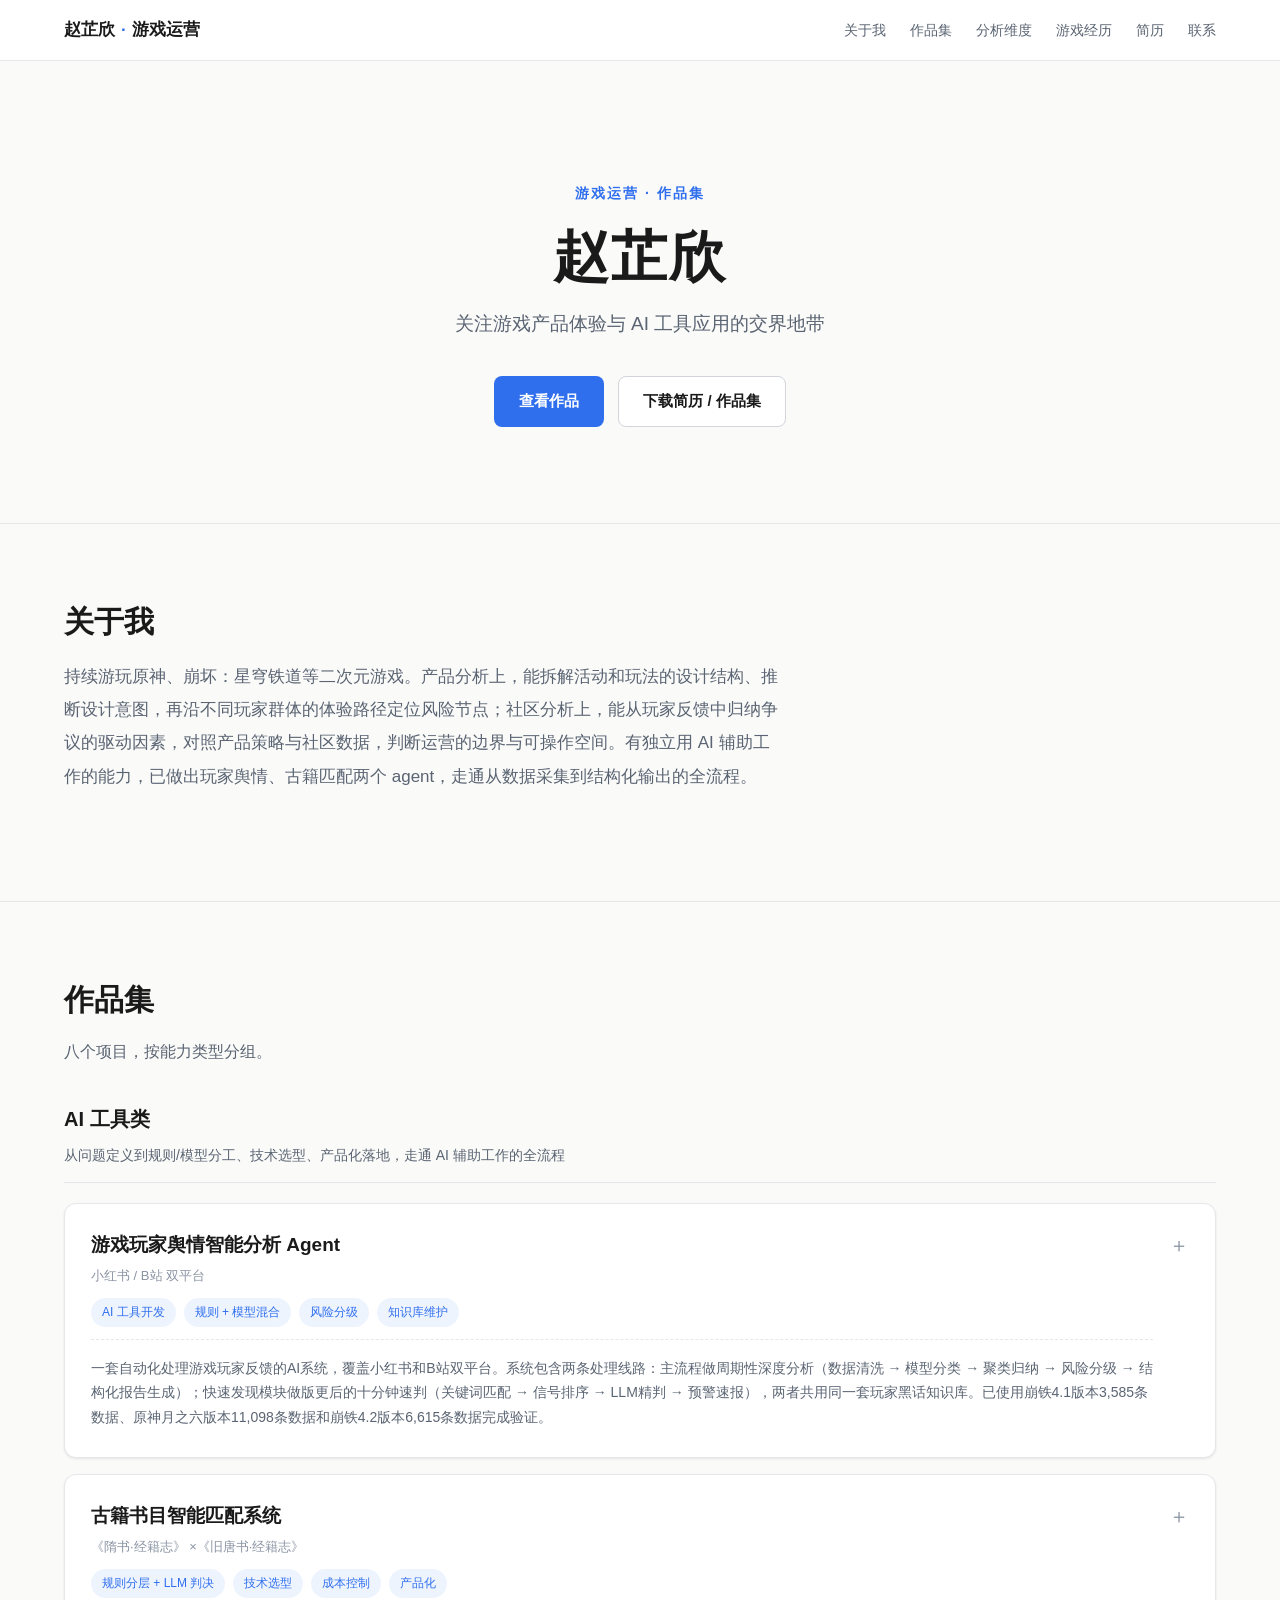
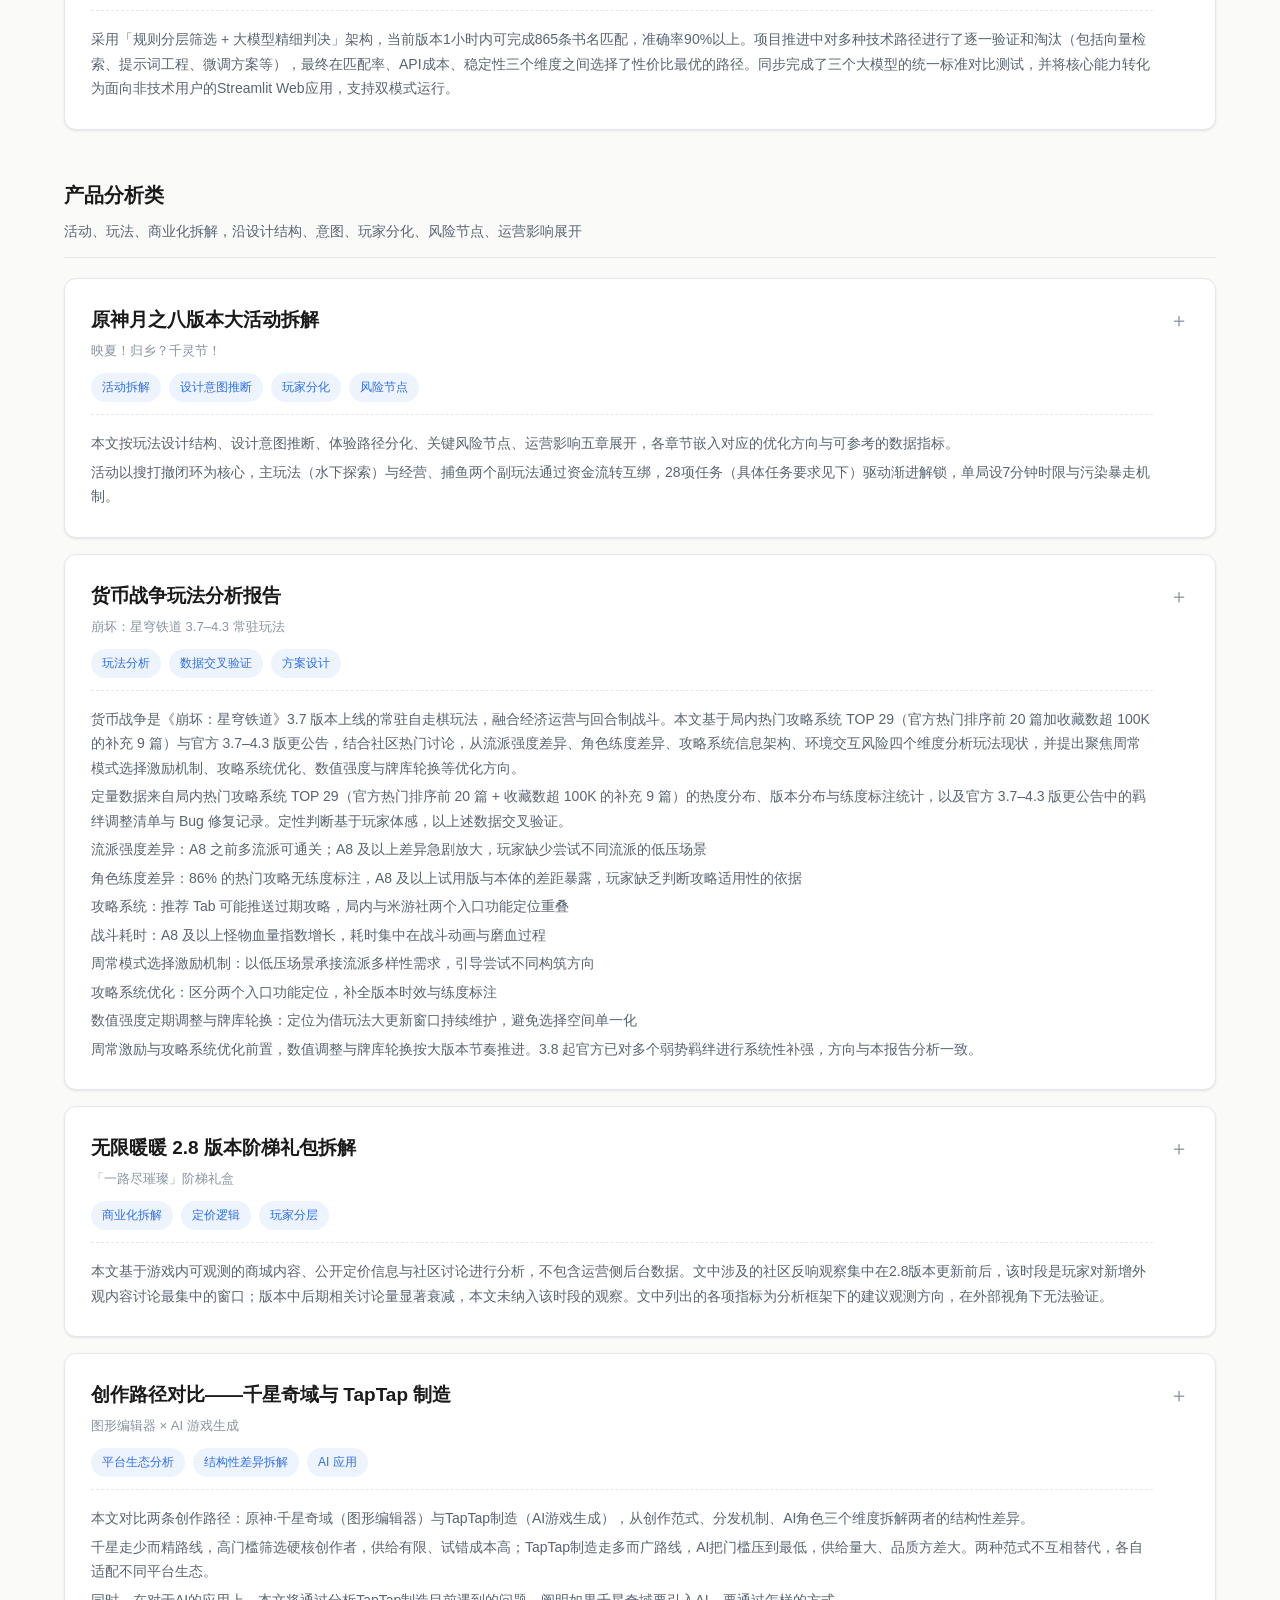
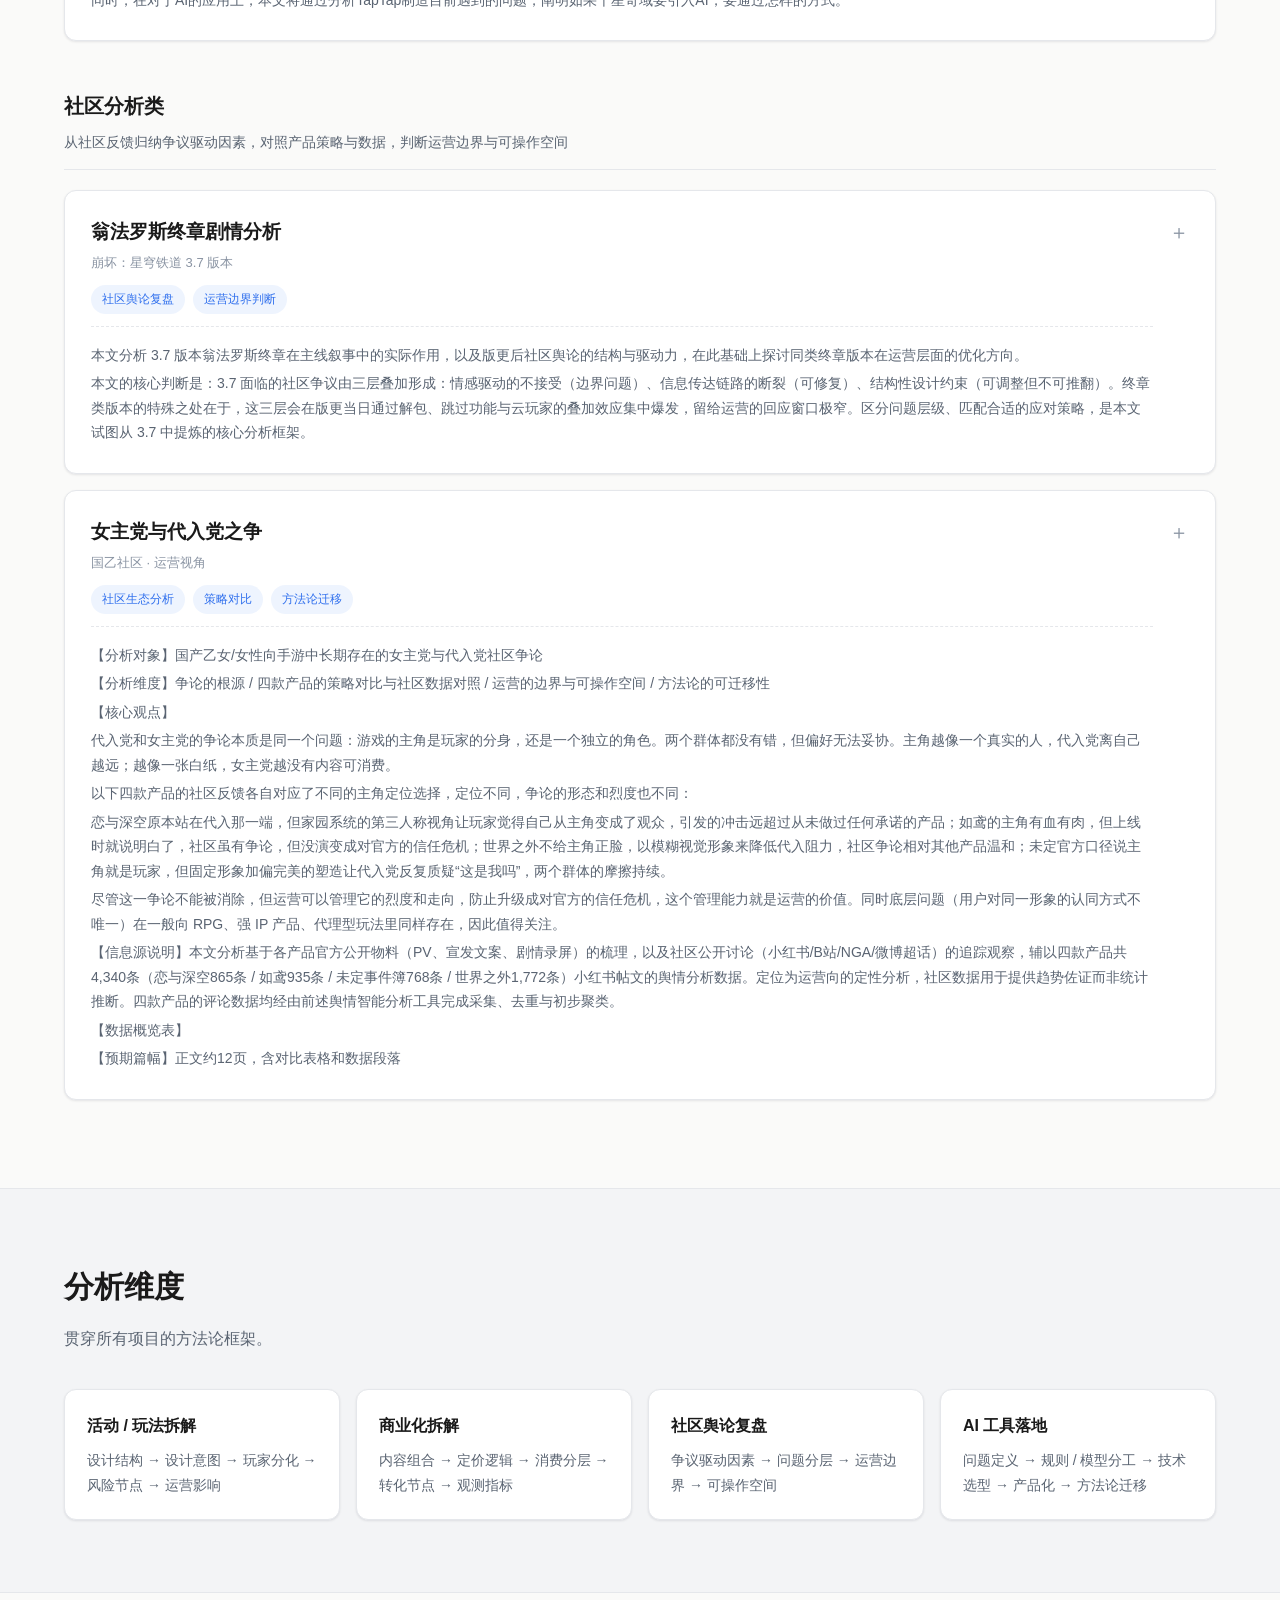
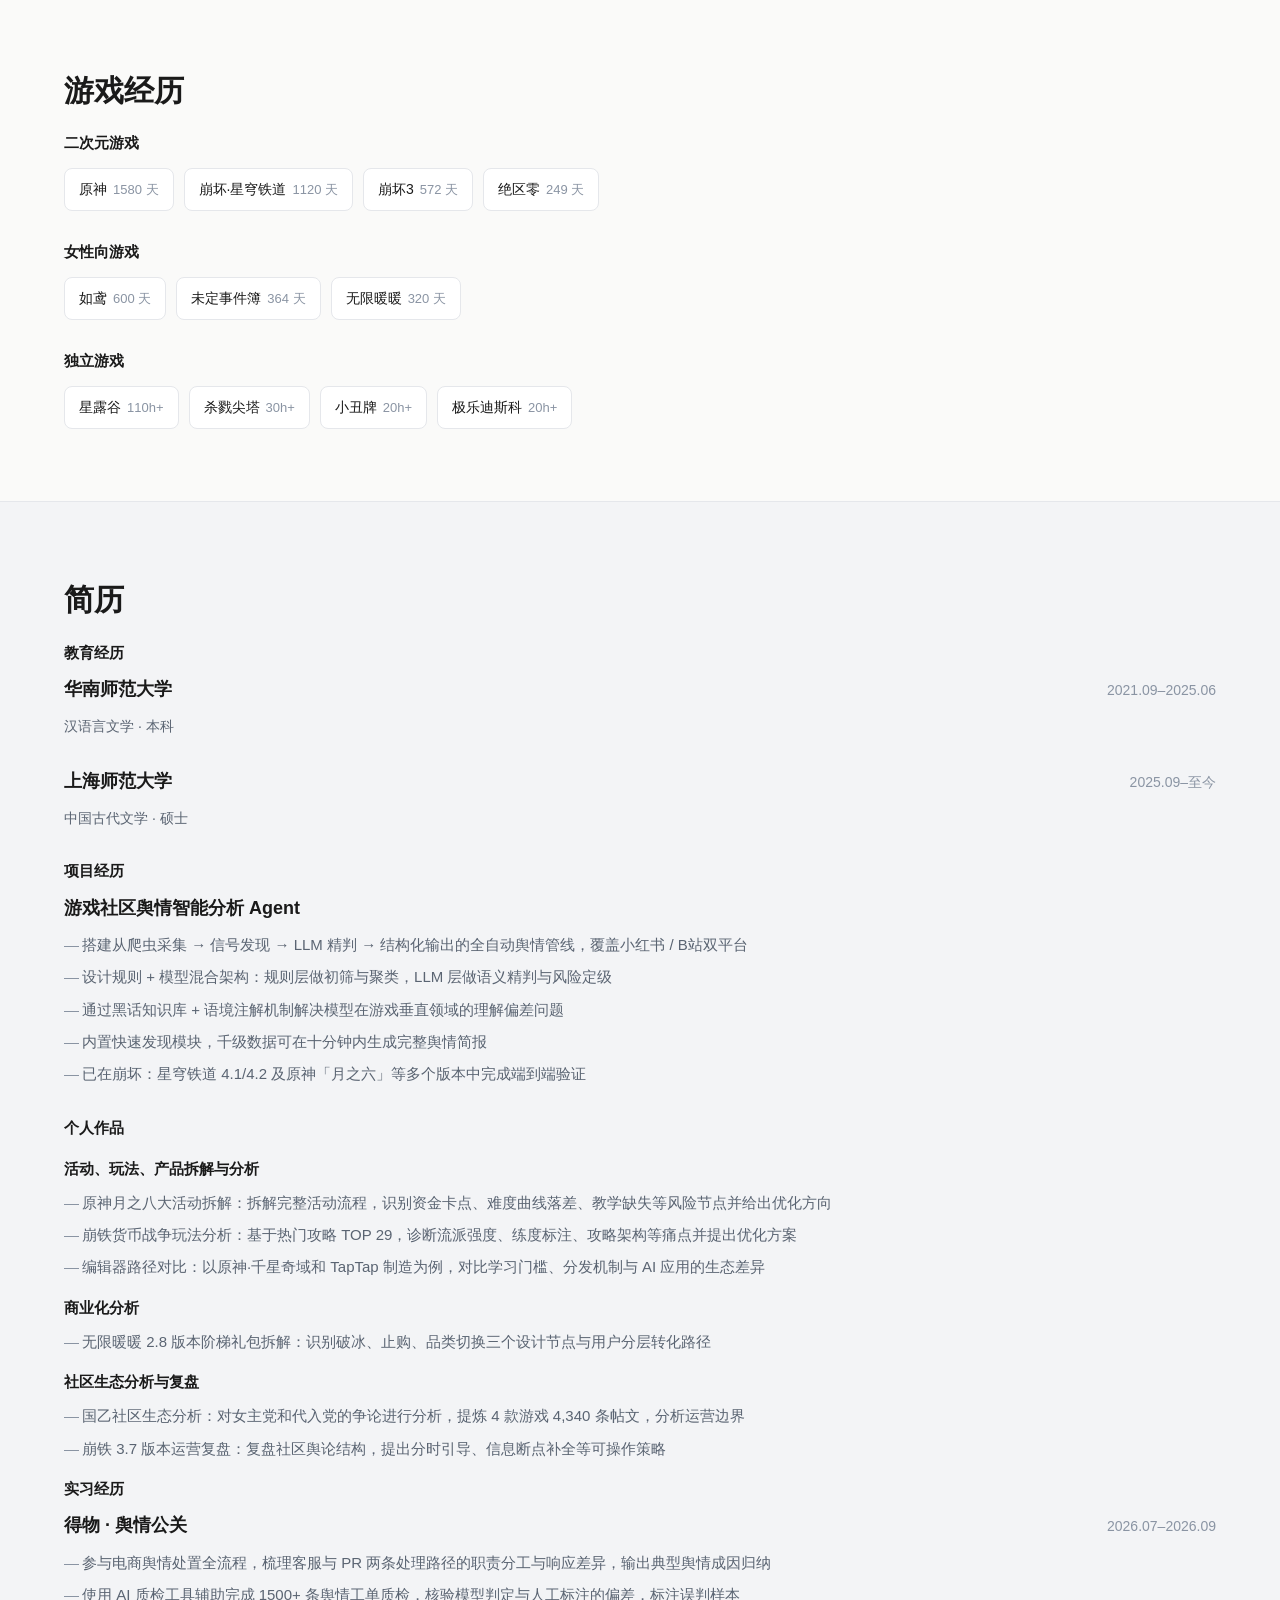
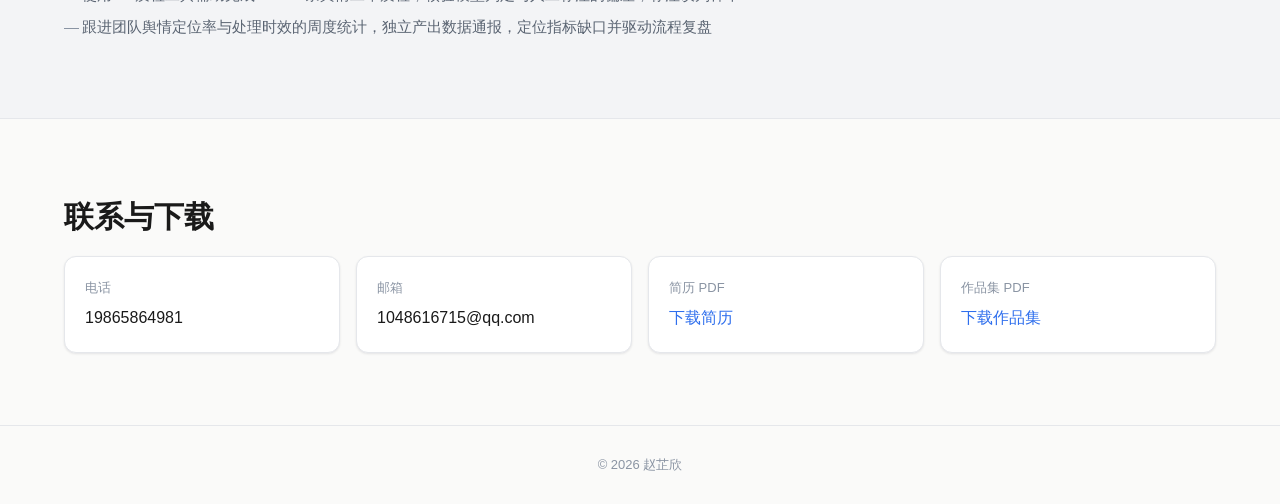
==== index.html @ b1af0c96 "作品集卡片改版：展开显示原文(含16张图与表格)，收起显示文档速览，PC端适配" ====
<!DOCTYPE html>
<html lang="zh-CN">
<head>
  <meta charset="UTF-8">
  <meta name="viewport" content="width=device-width, initial-scale=1.0">
  <title>赵芷欣 · 游戏运营作品集</title>
  <meta name="description" content="赵芷欣的游戏运营作品集：舆情分析 Agent、活动与玩法拆解、商业化分析、社区生态复盘。">
  <link rel="stylesheet" href="style.css">
</head>
<body>

  <!-- 顶部导航 -->
  <header class="nav" id="top">
    <div class="nav-inner">
      <a class="nav-brand" href="#top">赵芷欣<span class="nav-brand-dot">·</span>游戏运营</a>
      <nav class="nav-links">
        <a href="#about">关于我</a>
        <a href="#portfolio">作品集</a>
        <a href="#framework">分析维度</a>
        <a href="#games">游戏经历</a>
        <a href="#resume">简历</a>
        <a href="#contact">联系</a>
      </nav>
    </div>
  </header>

  <!-- 1. Hero 首屏 -->
  <section class="hero" id="hero">
    <div class="container hero-inner">
      <p class="hero-eyebrow">游戏运营 · 作品集</p>
      <h1 class="hero-name" id="hero-name">赵芷欣</h1>
      <p class="hero-tagline" id="hero-tagline"></p>
      <div class="hero-actions">
        <a class="btn btn-primary" href="#portfolio">查看作品</a>
        <a class="btn btn-ghost" href="#contact">下载简历 / 作品集</a>
      </div>
    </div>
  </section>

  <!-- 2. 关于我 -->
  <section class="section" id="about">
    <div class="container">
      <h2 class="section-title">关于我</h2>
      <p class="section-lead" id="about-positioning"></p>
    </div>
  </section>

  <!-- 3. 作品集 -->
  <section class="section" id="portfolio">
    <div class="container">
      <h2 class="section-title">作品集</h2>
      <p class="section-lead">八个项目，按能力类型分组。</p>
      <div id="project-groups"></div>
    </div>
  </section>

  <!-- 4. 分析维度 -->
  <section class="section section-alt" id="framework">
    <div class="container">
      <h2 class="section-title">分析维度</h2>
      <p class="section-lead">贯穿所有项目的方法论框架。</p>
      <div class="framework-grid" id="framework-grid"></div>
    </div>
  </section>

  <!-- 5. 游戏经历 -->
  <section class="section" id="games">
    <div class="container">
      <h2 class="section-title">游戏经历</h2>
      <div id="game-groups"></div>
    </div>
  </section>

  <!-- 6. 简历 -->
  <section class="section section-alt" id="resume">
    <div class="container">
      <h2 class="section-title">简历</h2>
      <div id="resume-content"></div>
    </div>
  </section>

  <!-- 7. 联系与下载 -->
  <section class="section" id="contact">
    <div class="container">
      <h2 class="section-title">联系与下载</h2>
      <div class="contact-grid" id="contact-content"></div>
    </div>
  </section>

  <footer class="footer">
    <div class="container">
      <p>© 2026 赵芷欣</p>
    </div>
  </footer>

  <script src="data.js"></script>
  <script src="content.js"></script>
  <script src="main.js"></script>
</body>
</html>
---- style.css ----
/* =========================================================================
 * 作品集样式（style.css）
 * 浅色专业风，强调色 #2F6FED，PC 端优先，移动端降级
 * ========================================================================= */

:root {
  --bg: #FAFAF9;
  --bg-alt: #F3F4F6;
  --card: #FFFFFF;
  --card-hover: #FAFBFC;
  --border: #E5E7EB;
  --border-strong: #D1D5DB;
  --text: #1A1A1A;
  --text-secondary: #5A6472;
  --text-faint: #8A94A3;
  --accent: #2F6FED;
  --accent-hover: #1D5BD0;
  --accent-soft: rgba(47, 111, 237, 0.08);
  --accent-dim: rgba(47, 111, 237, 0.45);
  --shadow: 0 1px 3px rgba(16, 24, 40, 0.06), 0 1px 2px rgba(16, 24, 40, 0.04);
  --shadow-lg: 0 8px 24px rgba(16, 24, 40, 0.10);
  --radius: 12px;
  --maxw: 1200px;
}

* {
  margin: 0;
  padding: 0;
  box-sizing: border-box;
}

html {
  scroll-behavior: smooth;
}

body {
  background: var(--bg);
  color: var(--text);
  font-family: -apple-system, BlinkMacSystemFont, "Segoe UI", "PingFang SC",
    "Hiragino Sans GB", "Microsoft YaHei", sans-serif;
  line-height: 1.75;
  font-size: 16px;
  -webkit-font-smoothing: antialiased;
}

a {
  color: var(--accent);
  text-decoration: none;
}

.container {
  max-width: var(--maxw);
  margin: 0 auto;
  padding: 0 24px;
}

/* ---------- 顶部导航 ---------- */
.nav {
  position: sticky;
  top: 0;
  z-index: 50;
  background: rgba(255, 255, 255, 0.9);
  backdrop-filter: blur(10px);
  border-bottom: 1px solid var(--border);
}

.nav-inner {
  max-width: var(--maxw);
  margin: 0 auto;
  padding: 0 24px;
  height: 60px;
  display: flex;
  align-items: center;
  justify-content: space-between;
}

.nav-brand {
  font-weight: 700;
  font-size: 17px;
  color: var(--text);
}

.nav-brand-dot {
  color: var(--accent);
  margin: 0 6px;
}

.nav-links {
  display: flex;
  gap: 24px;
}

.nav-links a {
  color: var(--text-secondary);
  font-size: 14px;
  transition: color 0.15s;
}

.nav-links a:hover {
  color: var(--accent);
}

/* ---------- Hero ---------- */
.hero {
  padding: 120px 0 96px;
  text-align: center;
}

.hero-eyebrow {
  color: var(--accent);
  font-size: 14px;
  font-weight: 600;
  letter-spacing: 2px;
  margin-bottom: 20px;
}

.hero-name {
  font-size: 56px;
  font-weight: 800;
  letter-spacing: 2px;
  line-height: 1.1;
  margin-bottom: 20px;
  color: var(--text);
}

.hero-tagline {
  color: var(--text-secondary);
  font-size: 19px;
  max-width: 620px;
  margin: 0 auto 36px;
}

.hero-actions {
  display: flex;
  gap: 14px;
  justify-content: center;
  flex-wrap: wrap;
}

/* ---------- 按钮 ---------- */
.btn {
  display: inline-block;
  padding: 11px 24px;
  border-radius: 8px;
  font-size: 15px;
  font-weight: 600;
  border: 1px solid transparent;
  cursor: pointer;
  transition: all 0.15s;
}

.btn-primary {
  background: var(--accent);
  color: #FFFFFF;
}

.btn-primary:hover {
  background: var(--accent-hover);
}

.btn-ghost {
  border-color: var(--border-strong);
  color: var(--text);
  background: var(--card);
}

.btn-ghost:hover {
  border-color: var(--accent);
  color: var(--accent);
}

/* ---------- 通用 section ---------- */
.section {
  padding: 72px 0;
  border-top: 1px solid var(--border);
}

.section-alt {
  background: var(--bg-alt);
}

.section-title {
  font-size: 30px;
  font-weight: 700;
  margin-bottom: 12px;
  color: var(--text);
}

.section-lead {
  color: var(--text-secondary);
  max-width: 720px;
  margin-bottom: 36px;
}

/* ---------- 关于我 ---------- */
#about-positioning {
  font-size: 17px;
  line-height: 1.95;
  color: var(--text-secondary);
}

/* ---------- 作品集分组 ---------- */
.project-group {
  margin-bottom: 48px;
}

.project-group:last-child {
  margin-bottom: 0;
}

.group-head {
  margin-bottom: 20px;
  padding-bottom: 14px;
  border-bottom: 1px solid var(--border);
}

.group-label {
  font-size: 20px;
  font-weight: 700;
  color: var(--text);
  margin-bottom: 6px;
}

.group-desc {
  color: var(--text-secondary);
  font-size: 14px;
}

/* ---------- 项目卡片 ---------- */
.project-card {
  background: var(--card);
  border: 1px solid var(--border);
  border-radius: var(--radius);
  padding: 24px 26px;
  margin-bottom: 16px;
  cursor: pointer;
  box-shadow: var(--shadow);
  transition: border-color 0.15s, box-shadow 0.15s, transform 0.15s;
}

.project-card:hover {
  border-color: var(--border-strong);
  box-shadow: var(--shadow-lg);
}

.project-card.open {
  border-color: var(--accent-dim);
}

.project-card-head {
  display: flex;
  align-items: flex-start;
  justify-content: space-between;
  gap: 16px;
}

.project-title {
  font-size: 19px;
  font-weight: 700;
  margin-bottom: 4px;
  color: var(--text);
}

.project-subtitle {
  color: var(--text-faint);
  font-size: 13px;
  margin-bottom: 10px;
}

.project-overview {
  color: var(--text-secondary);
  font-size: 14px;
  line-height: 1.75;
  margin-top: 12px;
  padding-top: 12px;
  border-top: 1px dashed var(--border);
}

.project-overview p {
  margin: 4px 0;
}

.project-card.open .project-overview {
  display: none;
}

.project-meta {
  display: flex;
  flex-wrap: wrap;
  gap: 8px;
  align-items: center;
}

.tag {
  display: inline-block;
  padding: 3px 10px;
  border-radius: 20px;
  font-size: 12px;
  background: var(--accent-soft);
  color: var(--accent);
  border: 1px solid transparent;
  font-weight: 500;
}

.key-data {
  display: inline-block;
  padding: 3px 10px;
  border-radius: 20px;
  font-size: 12px;
  color: var(--text-secondary);
  background: var(--bg-alt);
  border: 1px solid var(--border);
}

.project-toggle {
  flex-shrink: 0;
  color: var(--text-faint);
  font-size: 20px;
  transition: transform 0.2s;
}

.project-card.open .project-toggle {
  transform: rotate(45deg);
  color: var(--accent);
}

/* 展开详情 */
.project-detail {
  display: none;
  margin-top: 20px;
  padding-top: 20px;
  border-top: 1px solid var(--border);
  cursor: auto;
}

.project-card.open .project-detail {
  display: block;
}

.project-article {
  color: var(--text-secondary);
  font-size: 15px;
  line-height: 1.85;
  max-width: 820px;
}

.project-article h3 {
  font-size: 18px;
  font-weight: 700;
  color: var(--text);
  margin: 26px 0 12px;
}

.project-article h3:first-child {
  margin-top: 0;
}

.project-article h4 {
  font-size: 16px;
  font-weight: 700;
  color: var(--text);
  margin: 20px 0 10px;
}

.project-article p {
  margin: 10px 0;
}

.project-article ul,
.project-article ol {
  margin: 10px 0;
  padding-left: 24px;
}

.project-article li {
  margin: 6px 0;
}

.project-article ul {
  list-style: disc;
}

.project-article ol {
  list-style: decimal;
}

.md-table {
  width: 100%;
  border-collapse: collapse;
  margin: 16px 0;
  font-size: 14px;
}

.md-table th,
.md-table td {
  border: 1px solid var(--border);
  padding: 8px 12px;
  text-align: left;
  vertical-align: top;
}

.md-table th {
  background: var(--bg-alt);
  font-weight: 600;
  color: var(--text);
}

.md-table td {
  color: var(--text-secondary);
}

.md-img {
  display: block;
  max-width: 100%;
  height: auto;
  margin: 16px auto;
  border: 1px solid var(--border);
  border-radius: 8px;
}

/* ---------- 分析维度 ---------- */
.framework-grid {
  display: grid;
  grid-template-columns: repeat(auto-fit, minmax(230px, 1fr));
  gap: 16px;
}

.framework-card {
  background: var(--card);
  border: 1px solid var(--border);
  border-radius: var(--radius);
  padding: 22px;
  box-shadow: var(--shadow);
}

.framework-title {
  font-size: 16px;
  font-weight: 700;
  margin-bottom: 8px;
  color: var(--text);
}

.framework-desc {
  color: var(--text-secondary);
  font-size: 14px;
}

/* ---------- 游戏经历 ---------- */
.game-group {
  margin-bottom: 28px;
}

.game-group:last-child {
  margin-bottom: 0;
}

.game-category {
  font-size: 15px;
  font-weight: 700;
  color: var(--text);
  margin-bottom: 12px;
}

.game-list {
  display: flex;
  flex-wrap: wrap;
  gap: 10px;
}

.game-item {
  background: var(--card);
  border: 1px solid var(--border);
  border-radius: 8px;
  padding: 8px 14px;
  font-size: 14px;
  color: var(--text);
}

.game-item .detail {
  color: var(--text-faint);
  margin-left: 6px;
  font-size: 13px;
}

/* ---------- 简历 ---------- */
.resume-block {
  margin-bottom: 28px;
}

.resume-block:last-child {
  margin-bottom: 0;
}

.resume-head {
  display: flex;
  align-items: baseline;
  justify-content: space-between;
  gap: 12px;
  flex-wrap: wrap;
  margin-bottom: 8px;
}

.resume-title {
  font-size: 18px;
  font-weight: 700;
  color: var(--text);
}

.resume-period {
  color: var(--text-faint);
  font-size: 14px;
}

.resume-sub {
  color: var(--text-secondary);
  font-size: 14px;
  margin-bottom: 6px;
}

.resume-list {
  list-style: none;
}

.resume-list li {
  position: relative;
  padding-left: 18px;
  margin-bottom: 6px;
  color: var(--text-secondary);
  font-size: 15px;
}

.resume-list li::before {
  content: "—";
  position: absolute;
  left: 0;
  color: var(--text-faint);
}

.resume-cat {
  font-weight: 700;
  color: var(--text);
  font-size: 15px;
  margin: 14px 0 8px;
}

/* ---------- 联系 ---------- */
.contact-grid {
  display: grid;
  grid-template-columns: repeat(auto-fit, minmax(220px, 1fr));
  gap: 16px;
}

.contact-item {
  background: var(--card);
  border: 1px solid var(--border);
  border-radius: var(--radius);
  padding: 20px;
  box-shadow: var(--shadow);
}

.contact-item .label {
  font-size: 13px;
  color: var(--text-faint);
  margin-bottom: 4px;
}

.contact-item .value {
  font-size: 16px;
  word-break: break-all;
  color: var(--text);
}

/* ---------- footer ---------- */
.footer {
  padding: 28px 0;
  border-top: 1px solid var(--border);
  text-align: center;
  color: var(--text-faint);
  font-size: 13px;
}

/* ---------- 响应式 ---------- */
@media (max-width: 720px) {
  .hero {
    padding: 88px 0 72px;
  }

  .hero-name {
    font-size: 40px;
  }

  .hero-tagline {
    font-size: 17px;
  }

  .section {
    padding: 56px 0;
  }

  .section-title {
    font-size: 26px;
  }

  .nav-links {
    display: none;
  }

  .project-card {
    padding: 20px 18px;
  }

  .project-card-head {
    flex-direction: column;
  }

  .project-title {
    font-size: 17px;
  }
}
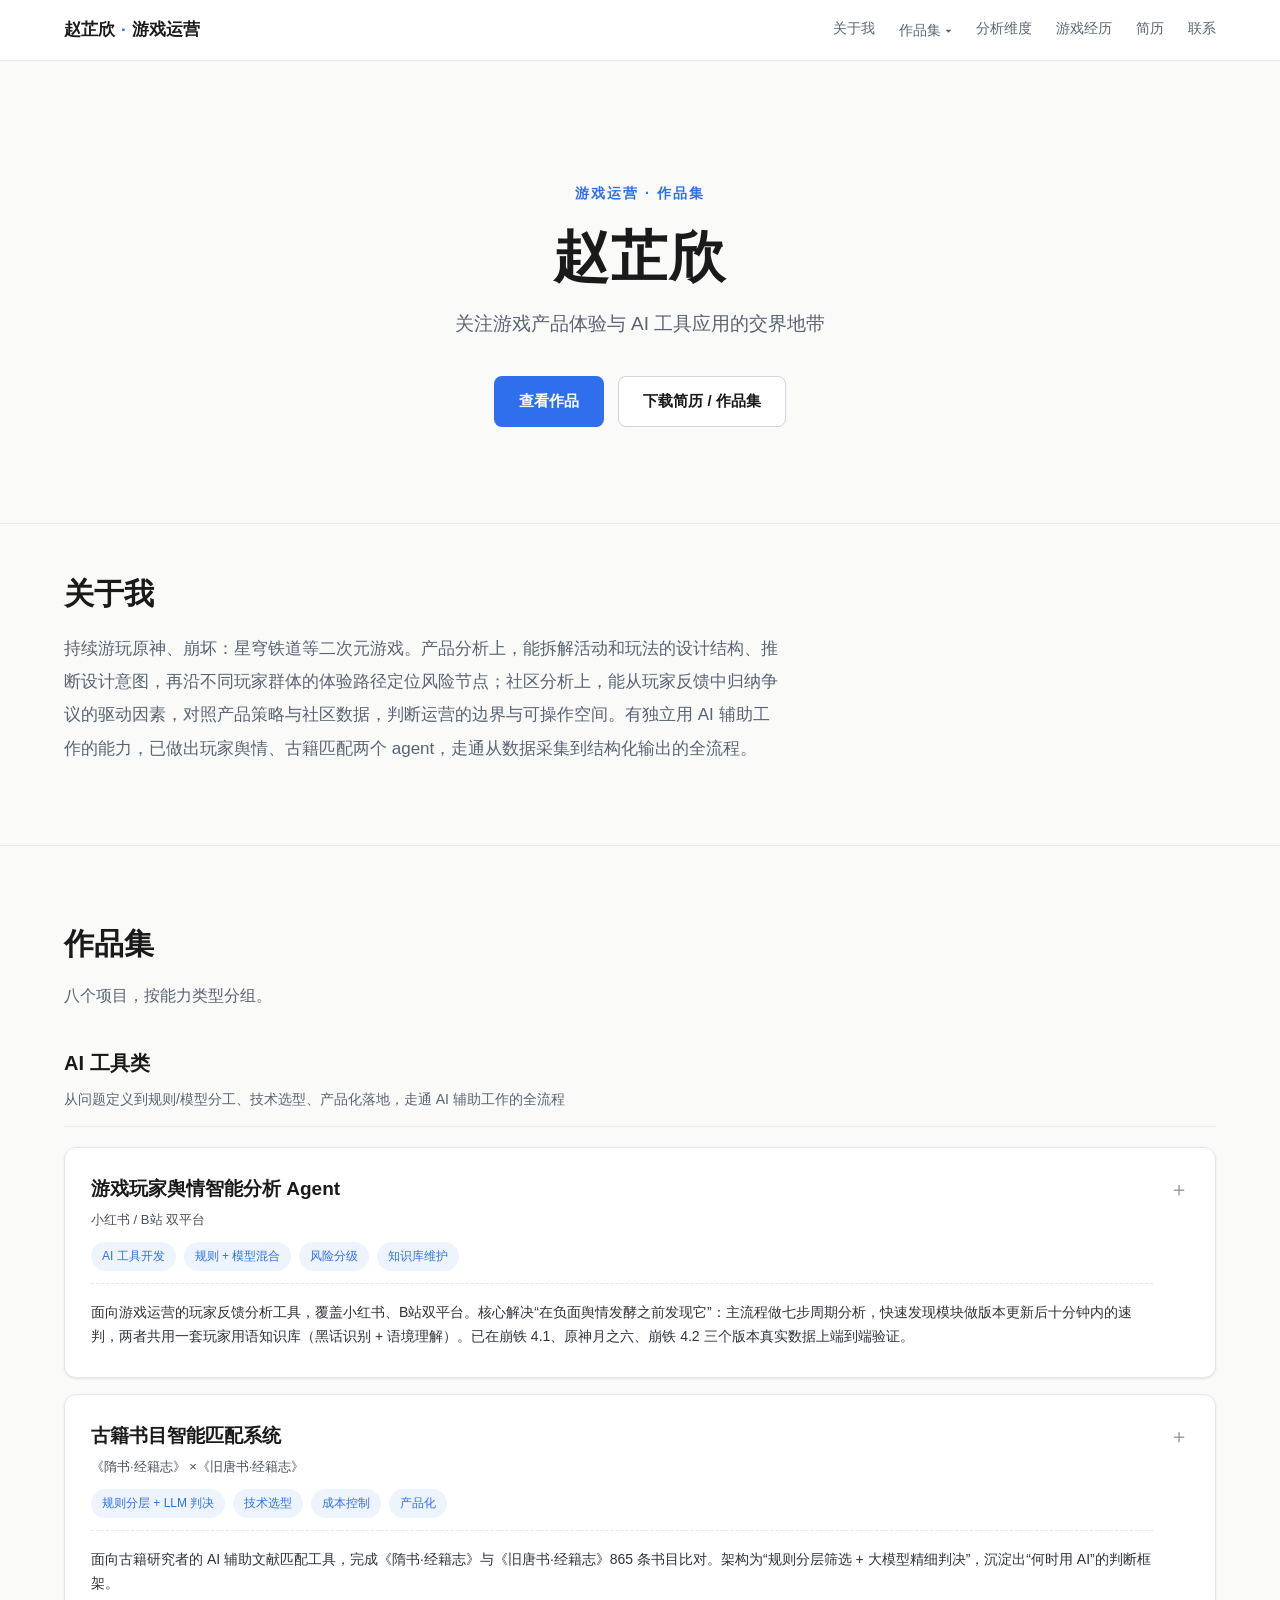
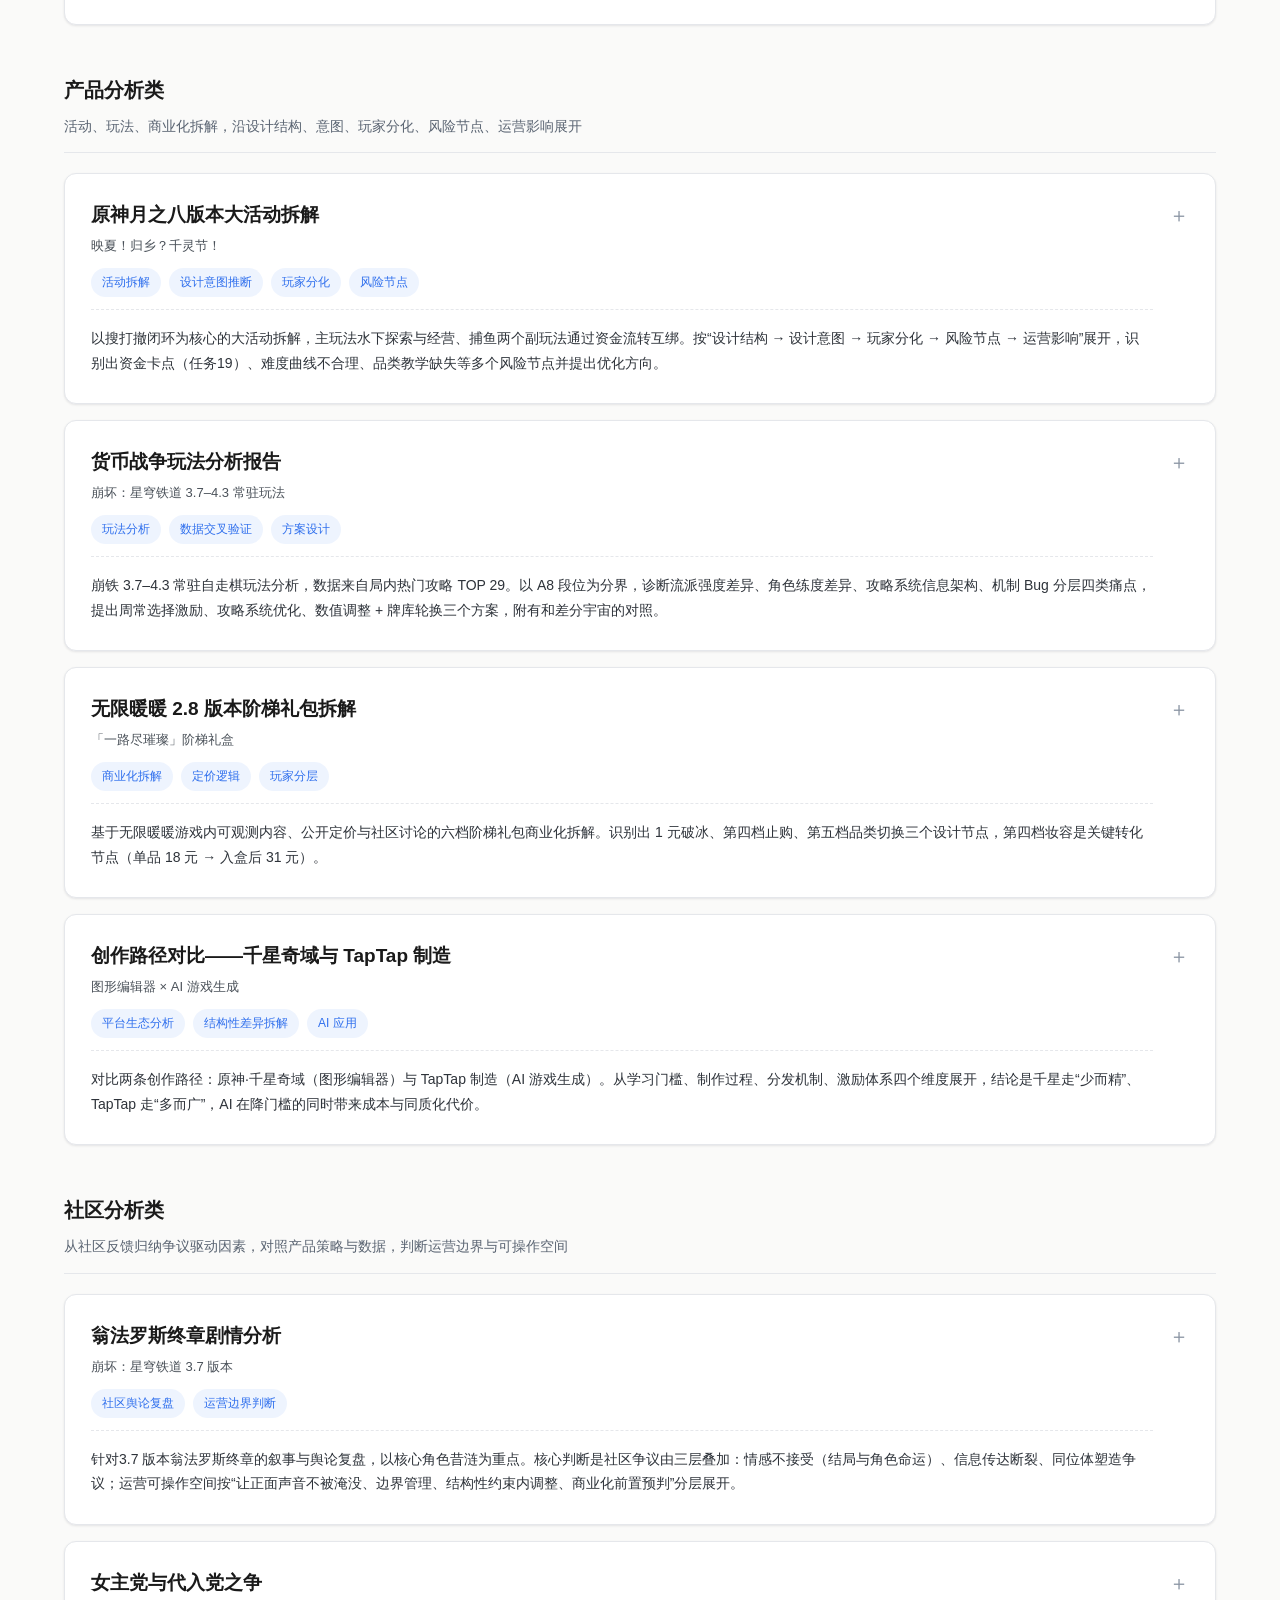
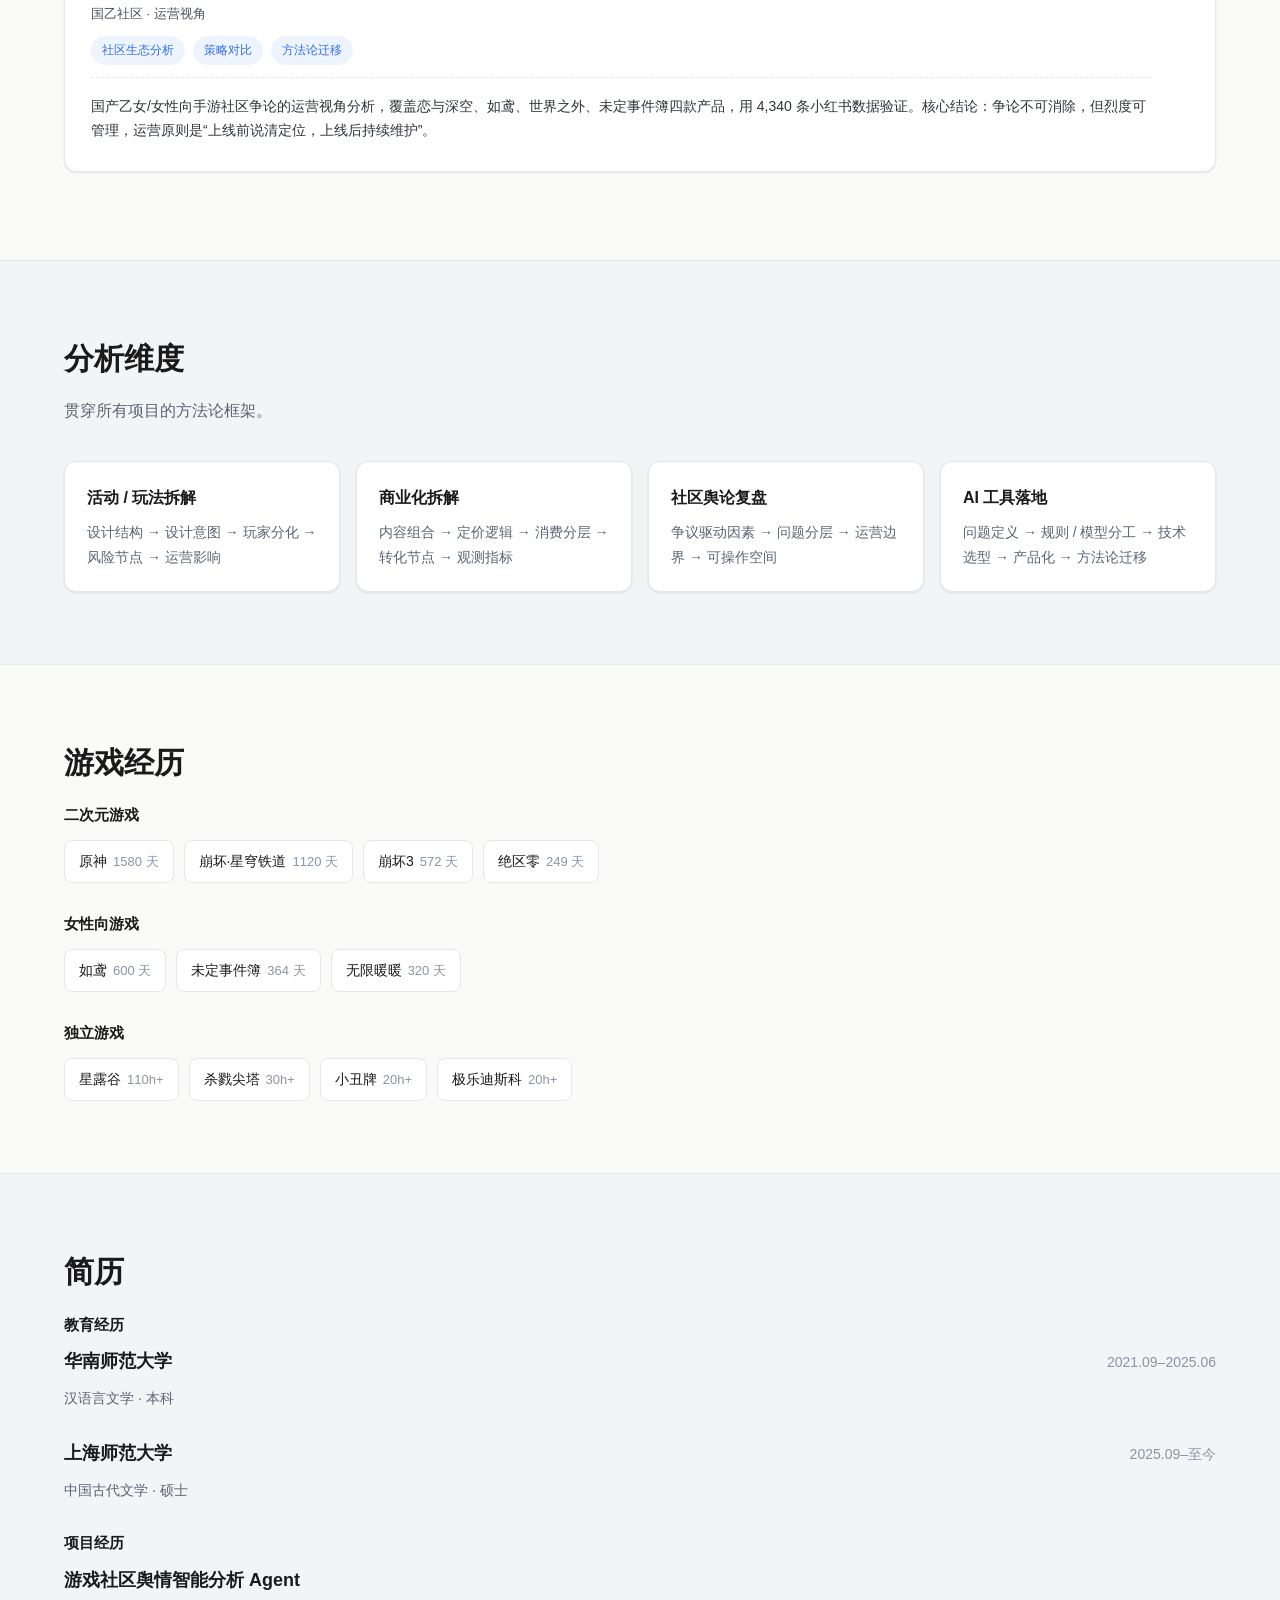
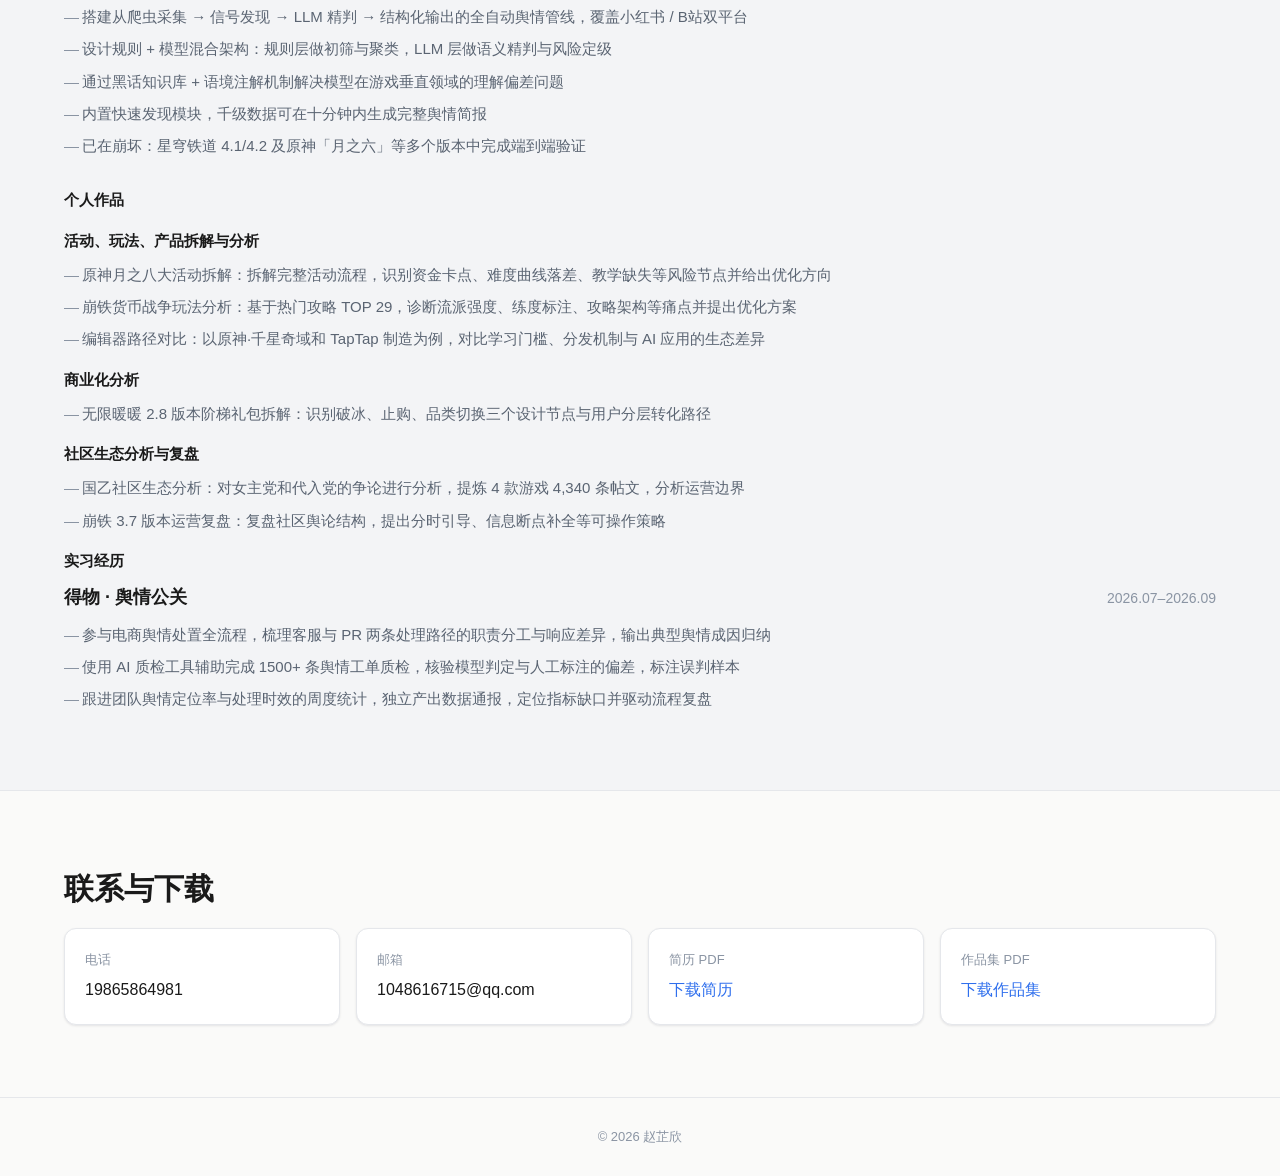
==== commit 73846296: "字体加深、关于我空白缩减、导航作品集下拉3组跳转" ====
--- a/index.html
+++ b/index.html
@@ -15,7 +15,14 @@
       <a class="nav-brand" href="#top">赵芷欣<span class="nav-brand-dot">·</span>游戏运营</a>
       <nav class="nav-links">
         <a href="#about">关于我</a>
-        <a href="#portfolio">作品集</a>
+        <div class="nav-dropdown">
+          <a href="#portfolio" class="nav-dropdown-toggle">作品集 ▾</a>
+          <div class="nav-dropdown-menu">
+            <a href="#group-ai">AI 工具类</a>
+            <a href="#group-product">产品分析类</a>
+            <a href="#group-community">社区分析类</a>
+          </div>
+        </div>
         <a href="#framework">分析维度</a>
         <a href="#games">游戏经历</a>
         <a href="#resume">简历</a>
--- a/style.css
+++ b/style.css
@@ -100,6 +100,42 @@
   color: var(--accent);
 }
 
+.nav-dropdown {
+  position: relative;
+}
+
+.nav-dropdown-menu {
+  display: none;
+  position: absolute;
+  top: 100%;
+  left: 0;
+  margin-top: 8px;
+  background: var(--card);
+  border: 1px solid var(--border);
+  border-radius: 8px;
+  box-shadow: var(--shadow-lg);
+  min-width: 140px;
+  padding: 6px 0;
+  z-index: 60;
+}
+
+.nav-dropdown:hover .nav-dropdown-menu {
+  display: block;
+}
+
+.nav-dropdown-menu a {
+  display: block;
+  padding: 8px 16px;
+  color: var(--text-secondary);
+  font-size: 14px;
+  white-space: nowrap;
+}
+
+.nav-dropdown-menu a:hover {
+  color: var(--accent);
+  background: var(--bg-alt);
+}
+
 /* ---------- Hero ---------- */
 .hero {
   padding: 120px 0 96px;
@@ -193,6 +229,10 @@
 }
 
 /* ---------- 关于我 ---------- */
+#about.section {
+  padding: 44px 0;
+}
+
 #about-positioning {
   font-size: 17px;
   line-height: 1.95;
@@ -202,6 +242,7 @@
 /* ---------- 作品集分组 ---------- */
 .project-group {
   margin-bottom: 48px;
+  scroll-margin-top: 80px;
 }
 
 .project-group:last-child {
@@ -262,13 +303,13 @@
 }
 
 .project-subtitle {
-  color: var(--text-faint);
+  color: #4A5159;
   font-size: 13px;
   margin-bottom: 10px;
 }
 
 .project-overview {
-  color: var(--text-secondary);
+  color: #2E333A;
   font-size: 14px;
   line-height: 1.75;
   margin-top: 12px;
@@ -338,7 +379,7 @@
 }
 
 .project-article {
-  color: var(--text-secondary);
+  color: #1F2328;
   font-size: 15px;
   line-height: 1.85;
   max-width: 820px;
@@ -406,7 +447,7 @@
 }
 
 .md-table td {
-  color: var(--text-secondary);
+  color: #2E333A;
 }
 
 .md-img {
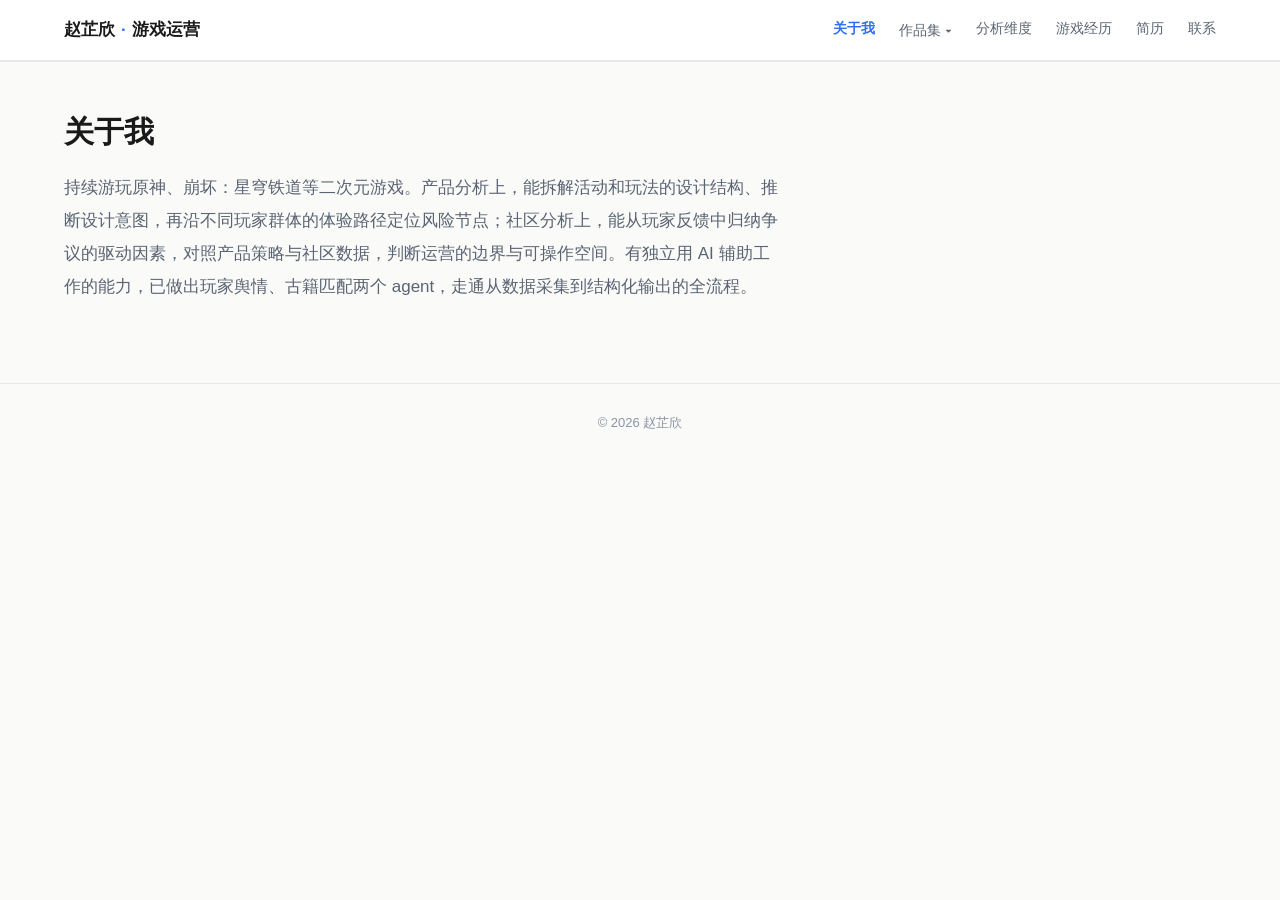
==== commit 6fdcaf80: "顶部六分区改为 tab 切换，去掉首屏" ====
--- a/index.html
+++ b/index.html
@@ -14,37 +14,24 @@
     <div class="nav-inner">
       <a class="nav-brand" href="#top">赵芷欣<span class="nav-brand-dot">·</span>游戏运营</a>
       <nav class="nav-links">
-        <a href="#about">关于我</a>
+        <a href="#about" class="tab-link">关于我</a>
         <div class="nav-dropdown">
-          <a href="#portfolio" class="nav-dropdown-toggle">作品集 ▾</a>
+          <a href="#portfolio" class="nav-dropdown-toggle tab-link">作品集 ▾</a>
           <div class="nav-dropdown-menu">
-            <a href="#group-ai">AI 工具类</a>
-            <a href="#group-product">产品分析类</a>
-            <a href="#group-community">社区分析类</a>
+            <a href="#group-ai" class="group-link">AI 工具类</a>
+            <a href="#group-product" class="group-link">产品分析类</a>
+            <a href="#group-community" class="group-link">社区分析类</a>
           </div>
         </div>
-        <a href="#framework">分析维度</a>
-        <a href="#games">游戏经历</a>
-        <a href="#resume">简历</a>
-        <a href="#contact">联系</a>
+        <a href="#framework" class="tab-link">分析维度</a>
+        <a href="#games" class="tab-link">游戏经历</a>
+        <a href="#resume" class="tab-link">简历</a>
+        <a href="#contact" class="tab-link">联系</a>
       </nav>
     </div>
   </header>
 
-  <!-- 1. Hero 首屏 -->
-  <section class="hero" id="hero">
-    <div class="container hero-inner">
-      <p class="hero-eyebrow">游戏运营 · 作品集</p>
-      <h1 class="hero-name" id="hero-name">赵芷欣</h1>
-      <p class="hero-tagline" id="hero-tagline"></p>
-      <div class="hero-actions">
-        <a class="btn btn-primary" href="#portfolio">查看作品</a>
-        <a class="btn btn-ghost" href="#contact">下载简历 / 作品集</a>
-      </div>
-    </div>
-  </section>
-
-  <!-- 2. 关于我 -->
+  <!-- 1. 关于我 -->
   <section class="section" id="about">
     <div class="container">
       <h2 class="section-title">关于我</h2>
--- a/style.css
+++ b/style.css
@@ -100,6 +100,11 @@
   color: var(--accent);
 }
 
+.nav-links a.tab-link.active {
+  color: var(--accent);
+  font-weight: 600;
+}
+
 .nav-dropdown {
   position: relative;
 }
@@ -134,43 +139,6 @@
 .nav-dropdown-menu a:hover {
   color: var(--accent);
   background: var(--bg-alt);
-}
-
-/* ---------- Hero ---------- */
-.hero {
-  padding: 120px 0 96px;
-  text-align: center;
-}
-
-.hero-eyebrow {
-  color: var(--accent);
-  font-size: 14px;
-  font-weight: 600;
-  letter-spacing: 2px;
-  margin-bottom: 20px;
-}
-
-.hero-name {
-  font-size: 56px;
-  font-weight: 800;
-  letter-spacing: 2px;
-  line-height: 1.1;
-  margin-bottom: 20px;
-  color: var(--text);
-}
-
-.hero-tagline {
-  color: var(--text-secondary);
-  font-size: 19px;
-  max-width: 620px;
-  margin: 0 auto 36px;
-}
-
-.hero-actions {
-  display: flex;
-  gap: 14px;
-  justify-content: center;
-  flex-wrap: wrap;
 }
 
 /* ---------- 按钮 ---------- */
@@ -207,8 +175,13 @@
 
 /* ---------- 通用 section ---------- */
 .section {
+  display: none;
   padding: 72px 0;
   border-top: 1px solid var(--border);
+}
+
+.section.active {
+  display: block;
 }
 
 .section-alt {
@@ -459,6 +432,24 @@
   border-radius: 8px;
 }
 
+.project-collapse {
+  display: block;
+  margin: 20px 0 0 auto;
+  padding: 8px 18px;
+  border: 1px solid var(--border-strong);
+  border-radius: 8px;
+  background: var(--card);
+  color: var(--text-secondary);
+  font-size: 14px;
+  cursor: pointer;
+  transition: all 0.15s;
+}
+
+.project-collapse:hover {
+  border-color: var(--accent);
+  color: var(--accent);
+}
+
 /* ---------- 分析维度 ---------- */
 .framework-grid {
   display: grid;
@@ -622,18 +613,6 @@
 
 /* ---------- 响应式 ---------- */
 @media (max-width: 720px) {
-  .hero {
-    padding: 88px 0 72px;
-  }
-
-  .hero-name {
-    font-size: 40px;
-  }
-
-  .hero-tagline {
-    font-size: 17px;
-  }
-
   .section {
     padding: 56px 0;
   }
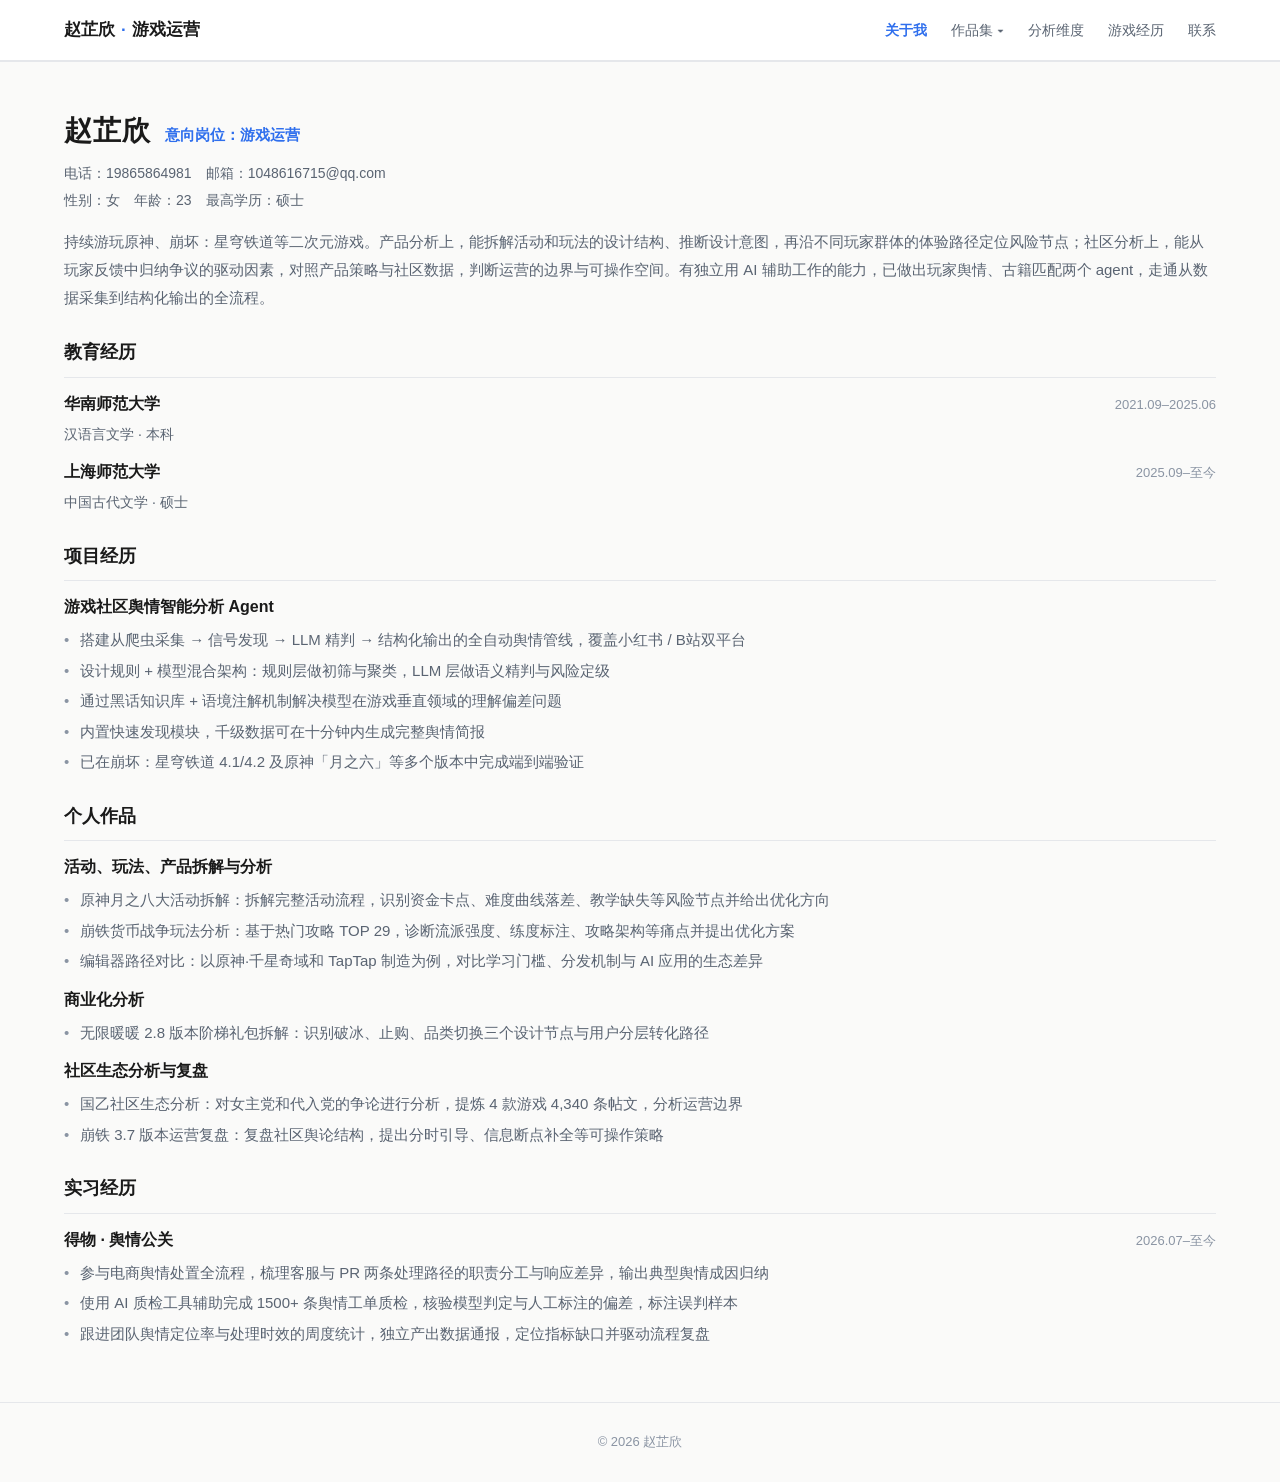
==== commit 28a11cf2: "合并简历进关于我按doc排版，修tab对齐" ====
--- a/index.html
+++ b/index.html
@@ -25,17 +25,15 @@
         </div>
         <a href="#framework" class="tab-link">分析维度</a>
         <a href="#games" class="tab-link">游戏经历</a>
-        <a href="#resume" class="tab-link">简历</a>
         <a href="#contact" class="tab-link">联系</a>
       </nav>
     </div>
   </header>
 
-  <!-- 1. 关于我 -->
+  <!-- 1. 关于我（含简历） -->
   <section class="section" id="about">
     <div class="container">
-      <h2 class="section-title">关于我</h2>
-      <p class="section-lead" id="about-positioning"></p>
+      <div id="about-content"></div>
     </div>
   </section>
 
@@ -65,15 +63,7 @@
     </div>
   </section>
 
-  <!-- 6. 简历 -->
-  <section class="section section-alt" id="resume">
-    <div class="container">
-      <h2 class="section-title">简历</h2>
-      <div id="resume-content"></div>
-    </div>
-  </section>
-
-  <!-- 7. 联系与下载 -->
+  <!-- 6. 联系与下载 -->
   <section class="section" id="contact">
     <div class="container">
       <h2 class="section-title">联系与下载</h2>
--- a/style.css
+++ b/style.css
@@ -87,6 +87,7 @@
 
 .nav-links {
   display: flex;
+  align-items: center;
   gap: 24px;
 }
 
@@ -514,65 +515,97 @@
   font-size: 13px;
 }
 
-/* ---------- 简历 ---------- */
-.resume-block {
-  margin-bottom: 28px;
-}
-
-.resume-block:last-child {
-  margin-bottom: 0;
-}
-
-.resume-head {
+/* ---------- 关于我 / 简历 ---------- */
+.resume-header {
+  margin-bottom: 8px;
+}
+
+.resume-name {
+  font-size: 28px;
+  font-weight: 800;
+  color: var(--text);
+  letter-spacing: 1px;
+  margin-bottom: 6px;
+}
+
+.resume-role {
+  font-size: 15px;
+  font-weight: 600;
+  color: var(--accent);
+  margin-left: 14px;
+  letter-spacing: 0;
+}
+
+.resume-line {
+  color: var(--text-secondary);
+  font-size: 14px;
+  margin: 2px 0;
+}
+
+.resume-positioning {
+  color: var(--text-secondary);
+  font-size: 15px;
+  line-height: 1.85;
+  margin: 16px 0 6px;
+}
+
+.resume-section-title {
+  font-size: 18px;
+  font-weight: 700;
+  color: var(--text);
+  margin: 26px 0 12px;
+  padding-bottom: 8px;
+  border-bottom: 1px solid var(--border);
+}
+
+.resume-item {
+  margin-bottom: 12px;
+}
+
+.resume-item-head {
   display: flex;
   align-items: baseline;
   justify-content: space-between;
   gap: 12px;
   flex-wrap: wrap;
-  margin-bottom: 8px;
-}
-
-.resume-title {
-  font-size: 18px;
-  font-weight: 700;
-  color: var(--text);
-}
-
-.resume-period {
+  margin-bottom: 4px;
+}
+
+.resume-item-title {
+  font-size: 16px;
+  font-weight: 700;
+  color: var(--text);
+}
+
+.resume-item-period {
   color: var(--text-faint);
-  font-size: 14px;
-}
-
-.resume-sub {
-  color: var(--text-secondary);
-  font-size: 14px;
-  margin-bottom: 6px;
+  font-size: 13px;
+}
+
+.resume-item-sub {
+  color: var(--text-secondary);
+  font-size: 14px;
 }
 
 .resume-list {
   list-style: none;
+  margin: 6px 0 0;
 }
 
 .resume-list li {
   position: relative;
-  padding-left: 18px;
-  margin-bottom: 6px;
+  padding-left: 16px;
+  margin-bottom: 5px;
   color: var(--text-secondary);
   font-size: 15px;
+  line-height: 1.7;
 }
 
 .resume-list li::before {
-  content: "—";
+  content: "•";
   position: absolute;
   left: 0;
   color: var(--text-faint);
-}
-
-.resume-cat {
-  font-weight: 700;
-  color: var(--text);
-  font-size: 15px;
-  margin: 14px 0 8px;
 }
 
 /* ---------- 联系 ---------- */
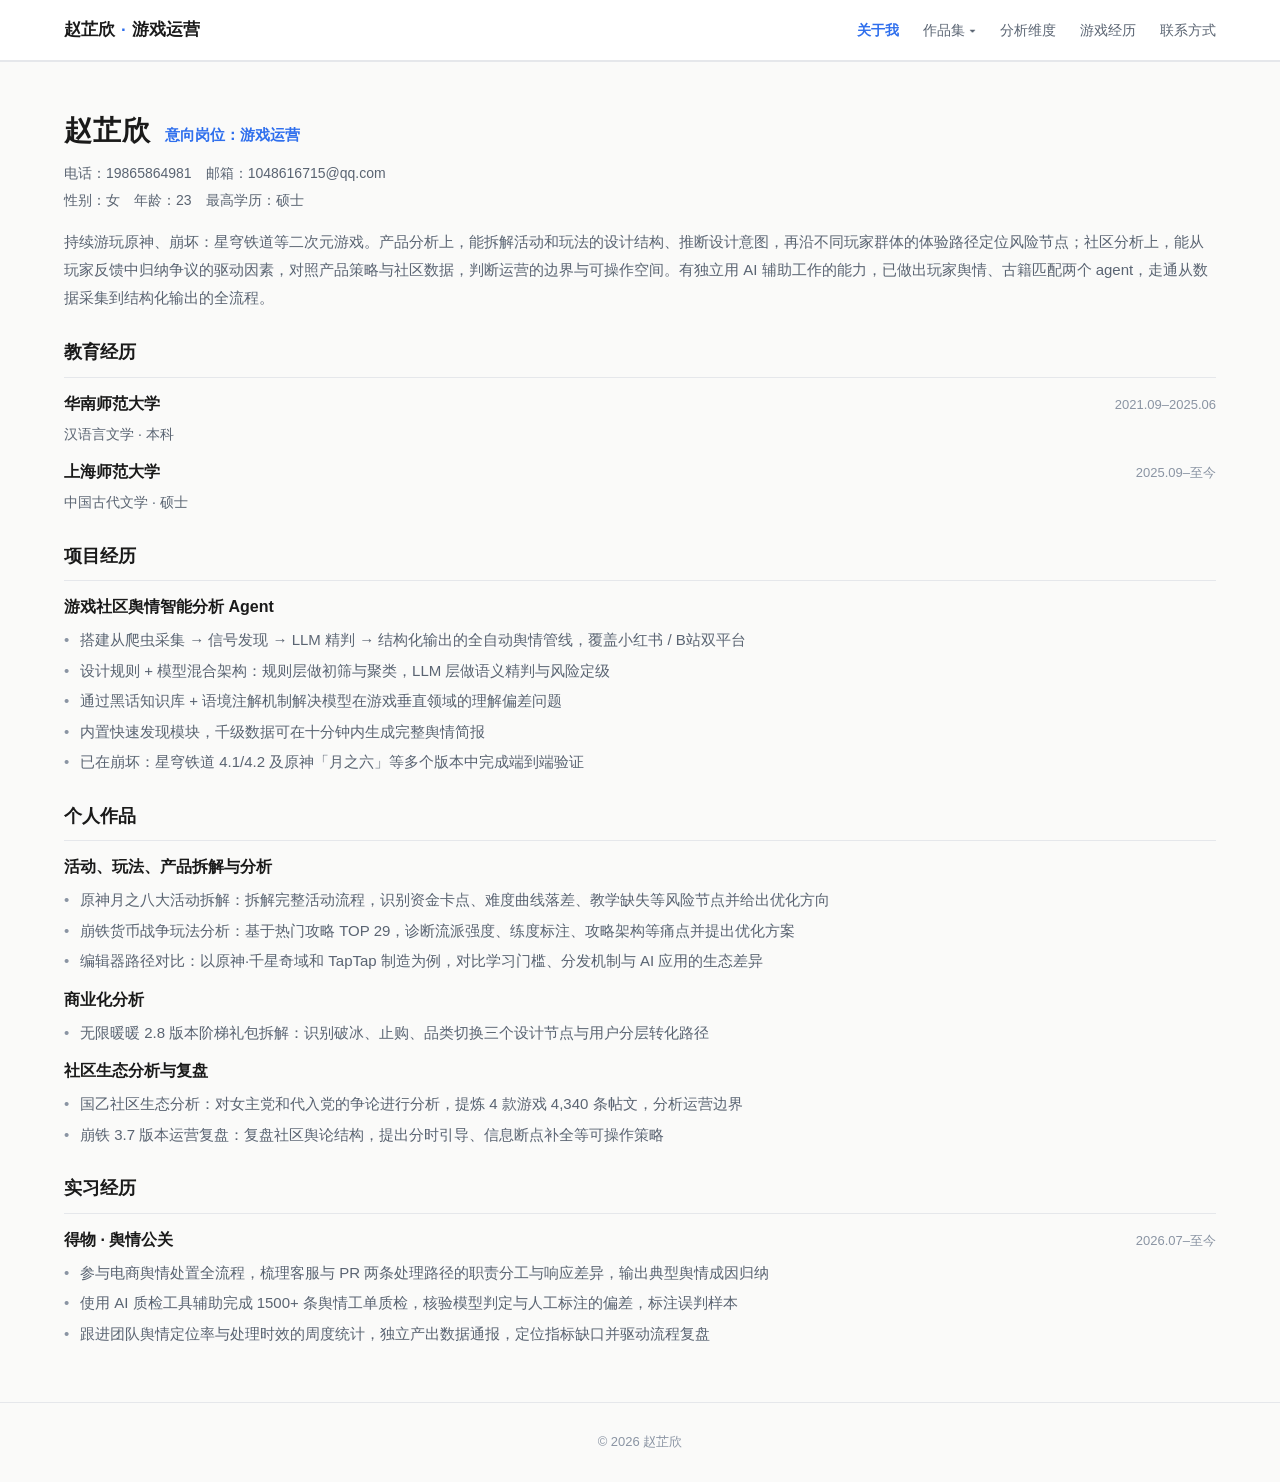
==== commit e5b040af: "收起按钮改悬浮，作品集去右侧空白，联系改联系方式" ====
--- a/index.html
+++ b/index.html
@@ -25,7 +25,7 @@
         </div>
         <a href="#framework" class="tab-link">分析维度</a>
         <a href="#games" class="tab-link">游戏经历</a>
-        <a href="#contact" class="tab-link">联系</a>
+        <a href="#contact" class="tab-link">联系方式</a>
       </nav>
     </div>
   </header>
@@ -66,7 +66,7 @@
   <!-- 6. 联系与下载 -->
   <section class="section" id="contact">
     <div class="container">
-      <h2 class="section-title">联系与下载</h2>
+      <h2 class="section-title">联系方式</h2>
       <div class="contact-grid" id="contact-content"></div>
     </div>
   </section>
@@ -77,6 +77,8 @@
     </div>
   </footer>
 
+  <button id="float-collapse" class="float-collapse" type="button" hidden>▲ 收起</button>
+
   <script src="data.js"></script>
   <script src="content.js"></script>
   <script src="main.js"></script>
--- a/style.css
+++ b/style.css
@@ -356,7 +356,6 @@
   color: #1F2328;
   font-size: 15px;
   line-height: 1.85;
-  max-width: 820px;
 }
 
 .project-article h3 {
@@ -433,22 +432,29 @@
   border-radius: 8px;
 }
 
-.project-collapse {
-  display: block;
-  margin: 20px 0 0 auto;
-  padding: 8px 18px;
+.float-collapse {
+  position: fixed;
+  right: 28px;
+  bottom: 28px;
+  z-index: 80;
+  padding: 10px 22px;
   border: 1px solid var(--border-strong);
-  border-radius: 8px;
+  border-radius: 999px;
   background: var(--card);
   color: var(--text-secondary);
   font-size: 14px;
   cursor: pointer;
+  box-shadow: var(--shadow-lg);
   transition: all 0.15s;
 }
 
-.project-collapse:hover {
+.float-collapse:hover {
   border-color: var(--accent);
   color: var(--accent);
+}
+
+.float-collapse[hidden] {
+  display: none;
 }
 
 /* ---------- 分析维度 ---------- */
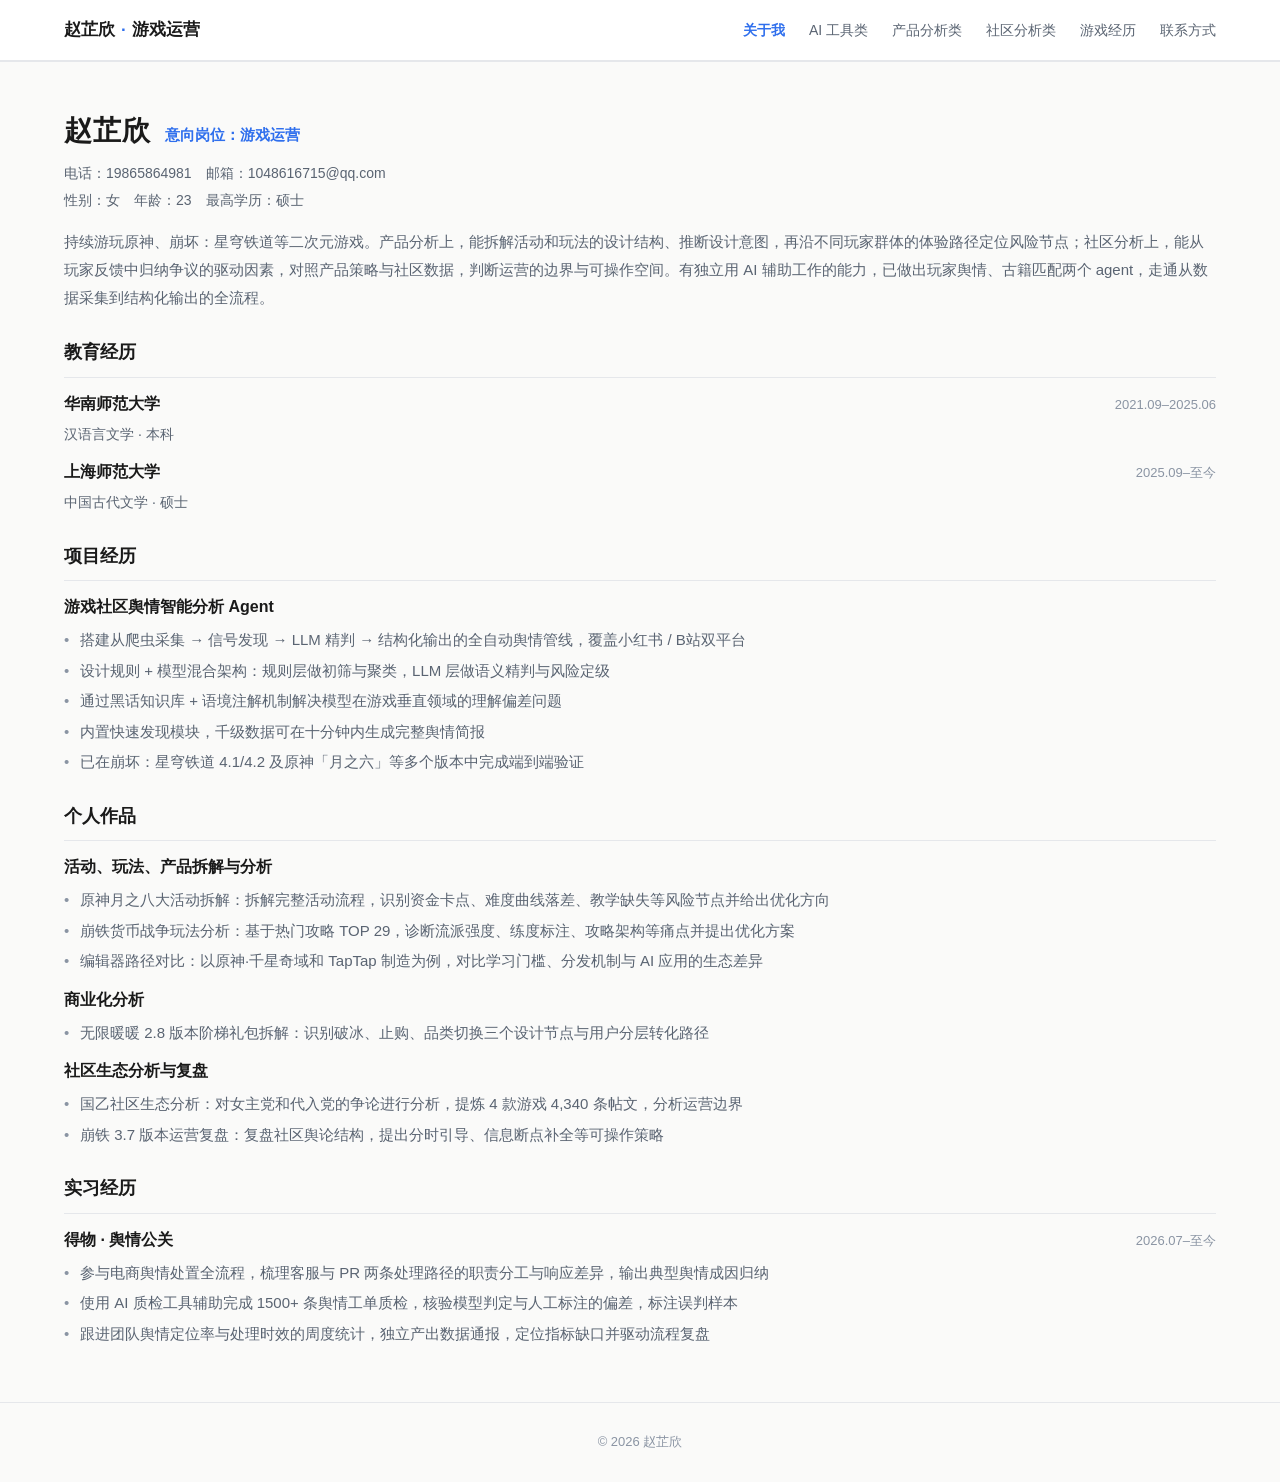
==== commit e0da9636: "作品集分区改为独立 tab：拆分为 AI 工具类/产品分析类/社区分析类三个平铺导航，删除分析维度" ====
--- a/index.html
+++ b/index.html
@@ -15,15 +15,9 @@
       <a class="nav-brand" href="#top">赵芷欣<span class="nav-brand-dot">·</span>游戏运营</a>
       <nav class="nav-links">
         <a href="#about" class="tab-link">关于我</a>
-        <div class="nav-dropdown">
-          <a href="#portfolio" class="nav-dropdown-toggle tab-link">作品集 ▾</a>
-          <div class="nav-dropdown-menu">
-            <a href="#group-ai" class="group-link">AI 工具类</a>
-            <a href="#group-product" class="group-link">产品分析类</a>
-            <a href="#group-community" class="group-link">社区分析类</a>
-          </div>
-        </div>
-        <a href="#framework" class="tab-link">分析维度</a>
+        <a href="#ai" class="tab-link">AI 工具类</a>
+        <a href="#product" class="tab-link">产品分析类</a>
+        <a href="#community" class="tab-link">社区分析类</a>
         <a href="#games" class="tab-link">游戏经历</a>
         <a href="#contact" class="tab-link">联系方式</a>
       </nav>
@@ -37,21 +31,24 @@
     </div>
   </section>
 
-  <!-- 3. 作品集 -->
-  <section class="section" id="portfolio">
+  <!-- 2. AI 工具类 -->
+  <section class="section" id="ai">
     <div class="container">
-      <h2 class="section-title">作品集</h2>
-      <p class="section-lead">八个项目，按能力类型分组。</p>
-      <div id="project-groups"></div>
+      <div id="group-ai-content"></div>
     </div>
   </section>
 
-  <!-- 4. 分析维度 -->
-  <section class="section section-alt" id="framework">
+  <!-- 3. 产品分析类 -->
+  <section class="section" id="product">
     <div class="container">
-      <h2 class="section-title">分析维度</h2>
-      <p class="section-lead">贯穿所有项目的方法论框架。</p>
-      <div class="framework-grid" id="framework-grid"></div>
+      <div id="group-product-content"></div>
+    </div>
+  </section>
+
+  <!-- 4. 社区分析类 -->
+  <section class="section" id="community">
+    <div class="container">
+      <div id="group-community-content"></div>
     </div>
   </section>
 
--- a/style.css
+++ b/style.css
@@ -106,42 +106,6 @@
   font-weight: 600;
 }
 
-.nav-dropdown {
-  position: relative;
-}
-
-.nav-dropdown-menu {
-  display: none;
-  position: absolute;
-  top: 100%;
-  left: 0;
-  margin-top: 8px;
-  background: var(--card);
-  border: 1px solid var(--border);
-  border-radius: 8px;
-  box-shadow: var(--shadow-lg);
-  min-width: 140px;
-  padding: 6px 0;
-  z-index: 60;
-}
-
-.nav-dropdown:hover .nav-dropdown-menu {
-  display: block;
-}
-
-.nav-dropdown-menu a {
-  display: block;
-  padding: 8px 16px;
-  color: var(--text-secondary);
-  font-size: 14px;
-  white-space: nowrap;
-}
-
-.nav-dropdown-menu a:hover {
-  color: var(--accent);
-  background: var(--bg-alt);
-}
-
 /* ---------- 按钮 ---------- */
 .btn {
   display: inline-block;
@@ -214,15 +178,6 @@
 }
 
 /* ---------- 作品集分组 ---------- */
-.project-group {
-  margin-bottom: 48px;
-  scroll-margin-top: 80px;
-}
-
-.project-group:last-child {
-  margin-bottom: 0;
-}
-
 .group-head {
   margin-bottom: 20px;
   padding-bottom: 14px;
@@ -457,33 +412,6 @@
   display: none;
 }
 
-/* ---------- 分析维度 ---------- */
-.framework-grid {
-  display: grid;
-  grid-template-columns: repeat(auto-fit, minmax(230px, 1fr));
-  gap: 16px;
-}
-
-.framework-card {
-  background: var(--card);
-  border: 1px solid var(--border);
-  border-radius: var(--radius);
-  padding: 22px;
-  box-shadow: var(--shadow);
-}
-
-.framework-title {
-  font-size: 16px;
-  font-weight: 700;
-  margin-bottom: 8px;
-  color: var(--text);
-}
-
-.framework-desc {
-  color: var(--text-secondary);
-  font-size: 14px;
-}
-
 /* ---------- 游戏经历 ---------- */
 .game-group {
   margin-bottom: 28px;
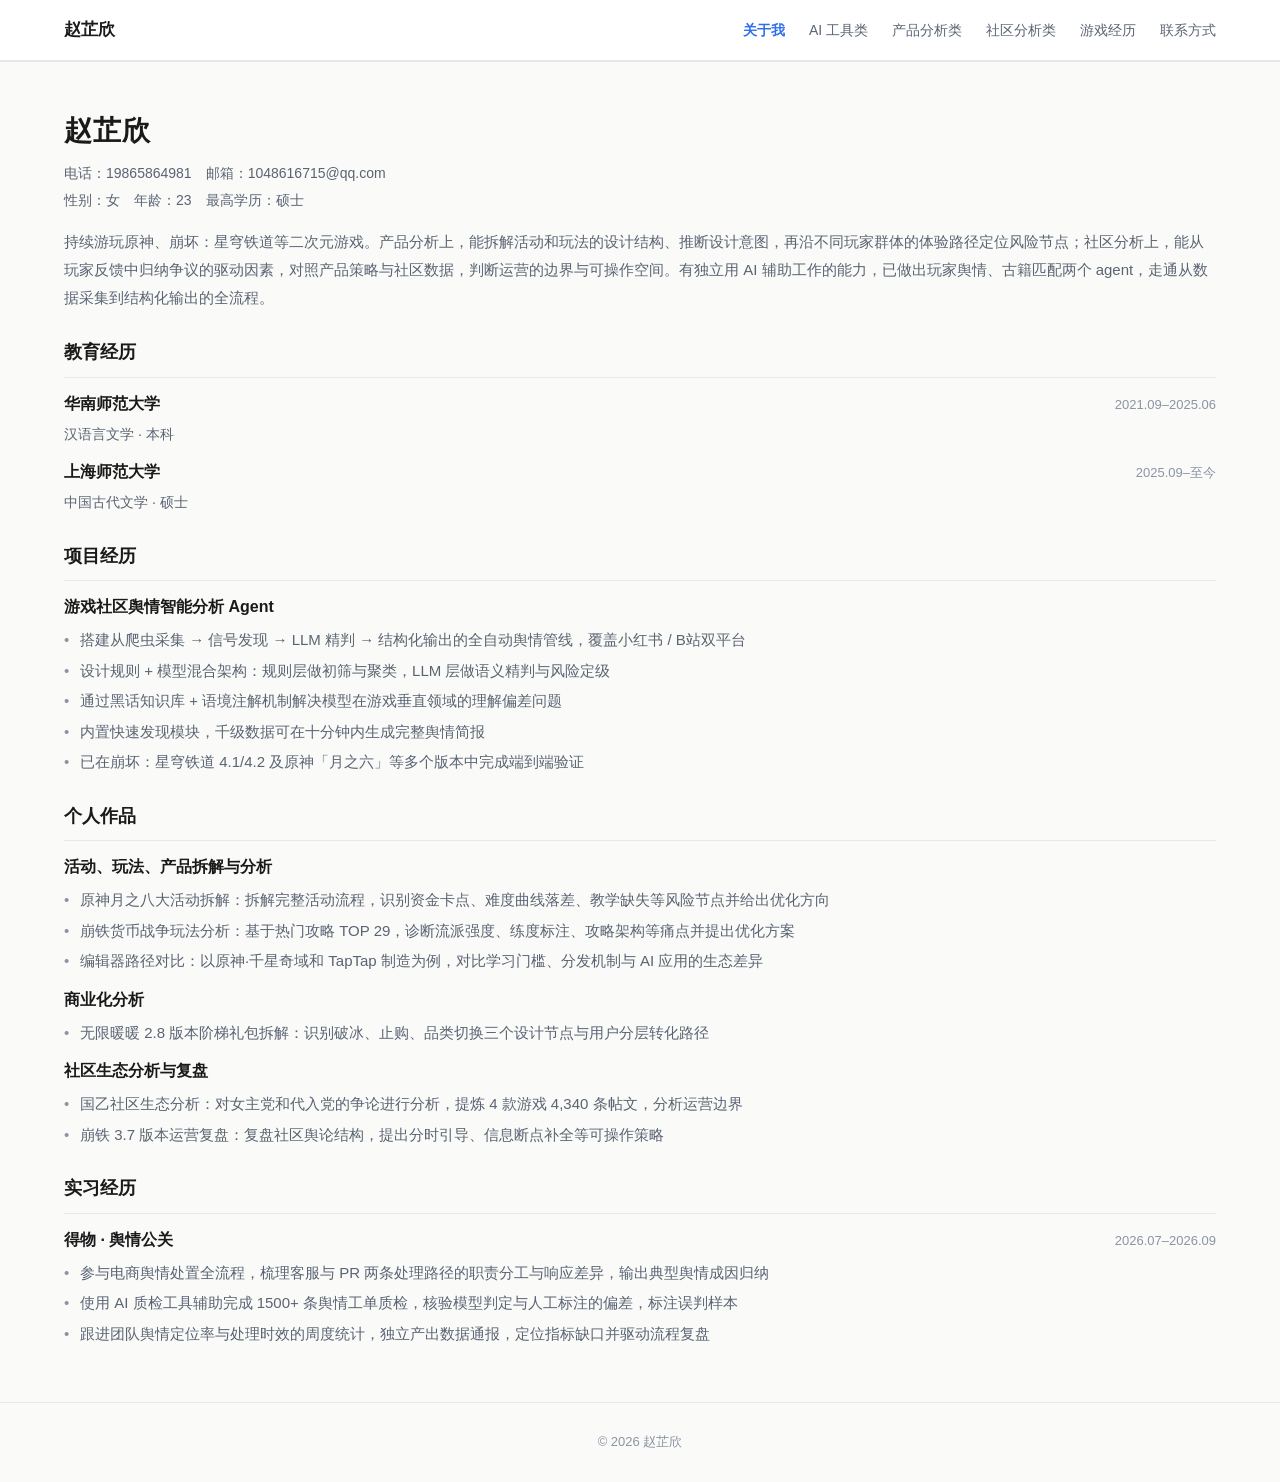
==== commit 856ff6c3: "移除标题与导航中的游戏运营定位字样" ====
--- a/index.html
+++ b/index.html
@@ -3,8 +3,8 @@
 <head>
   <meta charset="UTF-8">
   <meta name="viewport" content="width=device-width, initial-scale=1.0">
-  <title>赵芷欣 · 游戏运营作品集</title>
-  <meta name="description" content="赵芷欣的游戏运营作品集：舆情分析 Agent、活动与玩法拆解、商业化分析、社区生态复盘。">
+  <title>赵芷欣 · 作品集</title>
+  <meta name="description" content="赵芷欣的作品集：舆情分析 Agent、活动与玩法拆解、商业化分析、社区生态复盘。">
   <link rel="stylesheet" href="style.css">
 </head>
 <body>
@@ -12,7 +12,7 @@
   <!-- 顶部导航 -->
   <header class="nav" id="top">
     <div class="nav-inner">
-      <a class="nav-brand" href="#top">赵芷欣<span class="nav-brand-dot">·</span>游戏运营</a>
+      <a class="nav-brand" href="#top">赵芷欣</a>
       <nav class="nav-links">
         <a href="#about" class="tab-link">关于我</a>
         <a href="#ai" class="tab-link">AI 工具类</a>
@@ -79,5 +79,6 @@
   <script src="data.js"></script>
   <script src="content.js"></script>
   <script src="main.js"></script>
+  <script src="tryout.js"></script>
 </body>
 </html>
--- a/style.css
+++ b/style.css
@@ -588,8 +588,31 @@
     font-size: 26px;
   }
 
+  .nav-inner {
+    flex-direction: column;
+    align-items: flex-start;
+    height: auto;
+    padding: 10px 16px;
+    gap: 8px;
+  }
+
   .nav-links {
+    width: 100%;
+    display: flex;
+    gap: 16px;
+    overflow-x: auto;
+    white-space: nowrap;
+    -webkit-overflow-scrolling: touch;
+    scrollbar-width: none;
+  }
+
+  .nav-links::-webkit-scrollbar {
     display: none;
+  }
+
+  .nav-links a {
+    flex-shrink: 0;
+    font-size: 13px;
   }
 
   .project-card {
@@ -604,3 +627,562 @@
     font-size: 17px;
   }
 }
+
+/* ---------- 在线试用按钮 ---------- */
+.project-actions {
+  display: flex;
+  align-items: center;
+  gap: 12px;
+  flex-shrink: 0;
+}
+
+.btn-tryout {
+  flex-shrink: 0;
+  border: 1px solid var(--accent);
+  background: var(--accent);
+  color: #FFFFFF;
+  font-size: 13px;
+  font-weight: 600;
+  padding: 5px 12px;
+  border-radius: 6px;
+  cursor: pointer;
+  transition: background 0.15s, border-color 0.15s;
+}
+
+.btn-tryout:hover {
+  background: var(--accent-hover);
+  border-color: var(--accent-hover);
+}
+
+/* ---------- 在线试用弹层 ---------- */
+.tryout-overlay {
+  position: fixed;
+  inset: 0;
+  background: rgba(16, 24, 40, 0.5);
+  z-index: 120;
+  display: flex;
+  align-items: center;
+  justify-content: center;
+  padding: 16px;
+}
+
+.tryout-overlay[hidden] {
+  display: none;
+}
+
+.tryout-modal {
+  background: var(--card);
+  border-radius: 16px;
+  max-width: 760px;
+  width: 100%;
+  max-height: 86vh;
+  display: flex;
+  flex-direction: column;
+  overflow: hidden;
+  box-shadow: var(--shadow-lg);
+}
+
+.tryout-head {
+  display: flex;
+  align-items: flex-start;
+  justify-content: space-between;
+  padding: 20px 26px 0;
+}
+
+.tryout-heading {
+  min-width: 0;
+}
+
+.tryout-title {
+  font-size: 19px;
+  font-weight: 700;
+  color: var(--text);
+}
+
+.tryout-subtitle {
+  display: block;
+  font-size: 12px;
+  color: var(--text-faint);
+  margin-top: 2px;
+  font-weight: 400;
+}
+
+.tryout-close {
+  border: none;
+  background: none;
+  font-size: 26px;
+  line-height: 1;
+  color: var(--text-faint);
+  cursor: pointer;
+  padding: 0 4px;
+}
+
+.tryout-close:hover {
+  color: var(--text);
+}
+
+.tryout-tabs {
+  display: flex;
+  gap: 8px;
+  margin: 14px 26px 0;
+  border-bottom: 1px solid var(--border);
+}
+
+.tryout-tab {
+  border: none;
+  background: none;
+  padding: 10px 16px;
+  font-size: 14px;
+  font-weight: 600;
+  color: var(--text-secondary);
+  cursor: pointer;
+  border-bottom: 2px solid transparent;
+  margin-bottom: -1px;
+}
+
+.tryout-tab:hover {
+  color: var(--accent);
+}
+
+.tryout-tab.active {
+  color: var(--accent);
+  border-bottom-color: var(--accent);
+}
+
+.tryout-body {
+  overflow-y: auto;
+  padding: 20px 26px 28px;
+}
+
+.tryout-note {
+  font-size: 13px;
+  color: var(--text-secondary);
+  background: var(--bg-alt);
+  border: 1px solid var(--border);
+  border-radius: 8px;
+  padding: 10px 14px;
+  margin: 16px 0 8px;
+  line-height: 1.7;
+}
+
+.tryout-run-row {
+  margin: 12px 0 4px;
+}
+
+/* ---------- 演示版：流程步骤 ---------- */
+.demo-steps {
+  display: flex;
+  flex-wrap: wrap;
+  gap: 8px;
+  margin: 16px 0;
+}
+
+.demo-step {
+  display: flex;
+  align-items: center;
+  gap: 6px;
+  padding: 6px 12px;
+  border: 1px solid var(--border);
+  border-radius: 999px;
+  font-size: 13px;
+  color: var(--text-faint);
+  transition: all 0.2s;
+}
+
+.demo-step-dot {
+  width: 8px;
+  height: 8px;
+  border-radius: 50%;
+  background: var(--border-strong);
+}
+
+.demo-step.active {
+  border-color: var(--accent);
+  color: var(--accent);
+  font-weight: 600;
+}
+
+.demo-step.active .demo-step-dot {
+  background: var(--accent);
+}
+
+.demo-step.done {
+  border-color: var(--accent-dim);
+  color: var(--text-secondary);
+}
+
+.demo-step.done .demo-step-dot {
+  background: var(--accent-dim);
+}
+
+/* ---------- 演示版：结果 ---------- */
+.demo-result {
+  margin-top: 18px;
+  border-top: 1px solid var(--border);
+  padding-top: 16px;
+}
+
+.demo-report-head {
+  margin-bottom: 14px;
+}
+
+.demo-report-title {
+  font-size: 16px;
+  font-weight: 700;
+  color: var(--text);
+}
+
+.demo-report-source {
+  font-size: 12px;
+  color: var(--text-faint);
+  margin-top: 2px;
+}
+
+.demo-stats {
+  display: grid;
+  grid-template-columns: repeat(auto-fit, minmax(96px, 1fr));
+  gap: 10px;
+  margin-bottom: 18px;
+}
+
+.demo-stat {
+  background: var(--bg-alt);
+  border: 1px solid var(--border);
+  border-radius: 10px;
+  padding: 12px;
+  text-align: center;
+}
+
+.demo-stat-value {
+  font-size: 22px;
+  font-weight: 700;
+  color: var(--accent);
+}
+
+.demo-stat-label {
+  font-size: 12px;
+  color: var(--text-secondary);
+  margin-top: 2px;
+}
+
+.demo-section-title {
+  font-size: 14px;
+  font-weight: 700;
+  margin: 18px 0 10px;
+  color: var(--text);
+}
+
+.demo-risks {
+  display: flex;
+  flex-direction: column;
+  gap: 10px;
+}
+
+.demo-risk {
+  display: flex;
+  gap: 10px;
+  align-items: flex-start;
+  border: 1px solid var(--border);
+  border-radius: 8px;
+  padding: 10px 12px;
+}
+
+.demo-risk-main {
+  flex: 1;
+}
+
+.demo-risk-title {
+  font-size: 14px;
+  color: var(--text);
+}
+
+.demo-risk-meta {
+  font-size: 12px;
+  color: var(--text-faint);
+  margin-top: 2px;
+}
+
+.risk-badge {
+  flex-shrink: 0;
+  display: inline-block;
+  padding: 2px 8px;
+  border-radius: 6px;
+  font-size: 12px;
+  font-weight: 600;
+  white-space: nowrap;
+}
+
+.risk-badge.red {
+  background: #FDEAEA;
+  color: #C0392B;
+}
+
+.risk-badge.orange {
+  background: #FEF3E2;
+  color: #B9770E;
+}
+
+.risk-badge.blue {
+  background: var(--accent-soft);
+  color: var(--accent);
+}
+
+.demo-advice {
+  margin: 0;
+  padding-left: 20px;
+}
+
+.demo-advice li {
+  margin: 8px 0;
+  font-size: 14px;
+  color: var(--text-secondary);
+}
+
+/* ---------- 演示版：古籍案例 ---------- */
+.demo-ancient-list {
+  display: flex;
+  flex-direction: column;
+  gap: 14px;
+}
+
+.demo-ancient-case {
+  border: 1px solid var(--border);
+  border-radius: 10px;
+  padding: 14px 16px;
+}
+
+.demo-ancient-name {
+  font-size: 14px;
+  font-weight: 700;
+  color: var(--accent);
+  margin-bottom: 8px;
+}
+
+.demo-ancient-row {
+  display: flex;
+  gap: 8px;
+  font-size: 14px;
+  margin: 4px 0;
+  color: var(--text);
+}
+
+.demo-ancient-label {
+  flex-shrink: 0;
+  width: 40px;
+  color: var(--text-faint);
+  font-size: 13px;
+}
+
+.demo-ancient-detail {
+  font-size: 13px;
+  color: var(--text-secondary);
+  margin-top: 6px;
+}
+
+/* ---------- 自助体验（BYOK） ---------- */
+.byok-config {
+  display: grid;
+  grid-template-columns: repeat(auto-fit, minmax(160px, 1fr));
+  gap: 12px;
+  margin: 16px 0 8px;
+}
+
+.byok-input {
+  margin-top: 8px;
+}
+
+.byok-field {
+  display: flex;
+  flex-direction: column;
+  gap: 6px;
+}
+
+.byok-field label {
+  font-size: 13px;
+  color: var(--text-secondary);
+  font-weight: 600;
+}
+
+.byok-field input,
+.byok-field select,
+.byok-field textarea {
+  font-family: inherit;
+  font-size: 14px;
+  padding: 8px 12px;
+  border: 1px solid var(--border-strong);
+  border-radius: 8px;
+  background: var(--card);
+  color: var(--text);
+}
+
+.byok-field input:focus,
+.byok-field select:focus,
+.byok-field textarea:focus {
+  outline: none;
+  border-color: var(--accent);
+  box-shadow: 0 0 0 3px var(--accent-soft);
+}
+
+.byok-field textarea {
+  resize: vertical;
+  line-height: 1.6;
+}
+
+.byok-link {
+  background: none;
+  border: none;
+  color: var(--accent);
+  font-size: 13px;
+  cursor: pointer;
+  padding: 4px 0;
+  text-align: left;
+  align-self: flex-start;
+}
+
+.byok-link:hover {
+  text-decoration: underline;
+}
+
+.byok-run-row {
+  margin: 16px 0 8px;
+}
+
+.byok-case-preview {
+  font-size: 13px;
+  color: var(--text-secondary);
+  background: var(--bg-alt);
+  border: 1px solid var(--border);
+  border-radius: 8px;
+  padding: 10px 12px;
+  margin-top: 6px;
+}
+
+.byok-preview-line {
+  margin: 4px 0;
+  line-height: 1.6;
+}
+
+.byok-preview-title {
+  margin: 3px 0 3px 6px;
+  line-height: 1.55;
+  color: var(--text);
+  word-break: break-all;
+}
+
+/* 舆情管线步骤（清洗→聚类→评分 已完成，LLM 精判 当前） */
+.byok-pipeline {
+  display: flex;
+  flex-wrap: wrap;
+  gap: 6px;
+  margin-bottom: 10px;
+}
+
+.byok-pipeline-step {
+  font-size: 12px;
+  padding: 3px 10px;
+  border-radius: 999px;
+  background: var(--bg-alt);
+  border: 1px solid var(--border);
+  color: var(--text-secondary);
+}
+
+.byok-pipeline-step.current {
+  background: var(--accent-soft);
+  border-color: var(--accent);
+  color: var(--accent);
+  font-weight: 600;
+}
+
+.byok-result {
+  margin-top: 16px;
+}
+
+.byok-loading {
+  padding: 16px;
+  text-align: center;
+  color: var(--accent);
+  font-size: 14px;
+}
+
+.byok-error {
+  background: #FDEAEA;
+  color: #C0392B;
+  border: 1px solid #F5C6C6;
+  border-radius: 8px;
+  padding: 12px 14px;
+  font-size: 13px;
+  line-height: 1.7;
+}
+
+.byok-error pre {
+  margin: 8px 0 0;
+  white-space: pre-wrap;
+  word-break: break-all;
+  font-size: 12px;
+}
+
+.byok-result-card {
+  border: 1px solid var(--border);
+  border-radius: 10px;
+  padding: 14px 16px;
+}
+
+.byok-result-row {
+  display: flex;
+  gap: 10px;
+  padding: 8px 0;
+  border-bottom: 1px solid var(--border);
+  font-size: 14px;
+}
+
+.byok-result-row:last-child {
+  border-bottom: none;
+}
+
+.byok-result-row .k {
+  flex-shrink: 0;
+  width: 100px;
+  color: var(--text-faint);
+  font-size: 13px;
+}
+
+.byok-result-row .v {
+  color: var(--text);
+  line-height: 1.7;
+}
+
+/* ---------- 在线试用：移动端 ---------- */
+@media (max-width: 720px) {
+  .project-actions {
+    gap: 8px;
+  }
+
+  .tryout-modal {
+    max-height: 92vh;
+  }
+
+  .tryout-head {
+    padding: 16px 16px 0;
+  }
+
+  .tryout-tabs {
+    margin: 12px 16px 0;
+  }
+
+  .tryout-body {
+    padding: 16px 16px 22px;
+  }
+
+  .byok-config {
+    grid-template-columns: 1fr;
+  }
+
+  .byok-result-row {
+    flex-direction: column;
+    gap: 2px;
+  }
+
+  .byok-result-row .k {
+    width: auto;
+  }
+}
